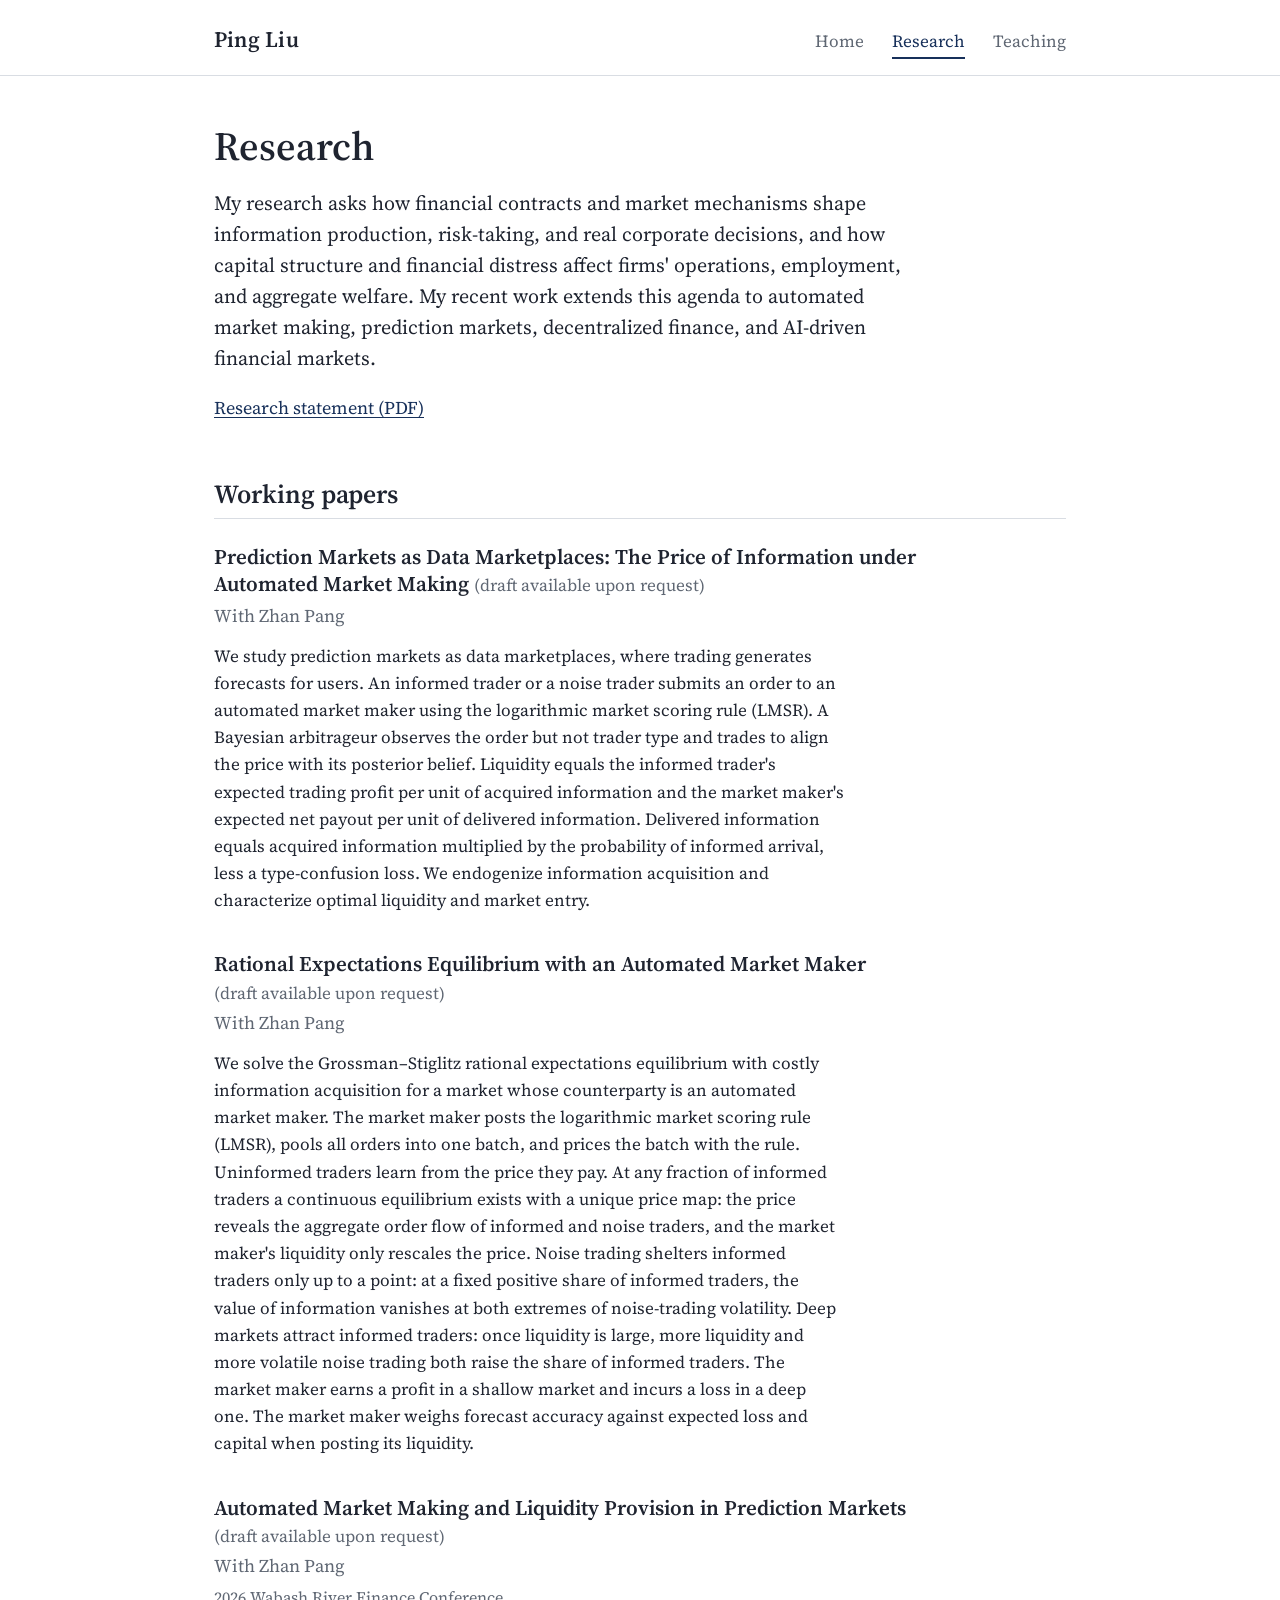
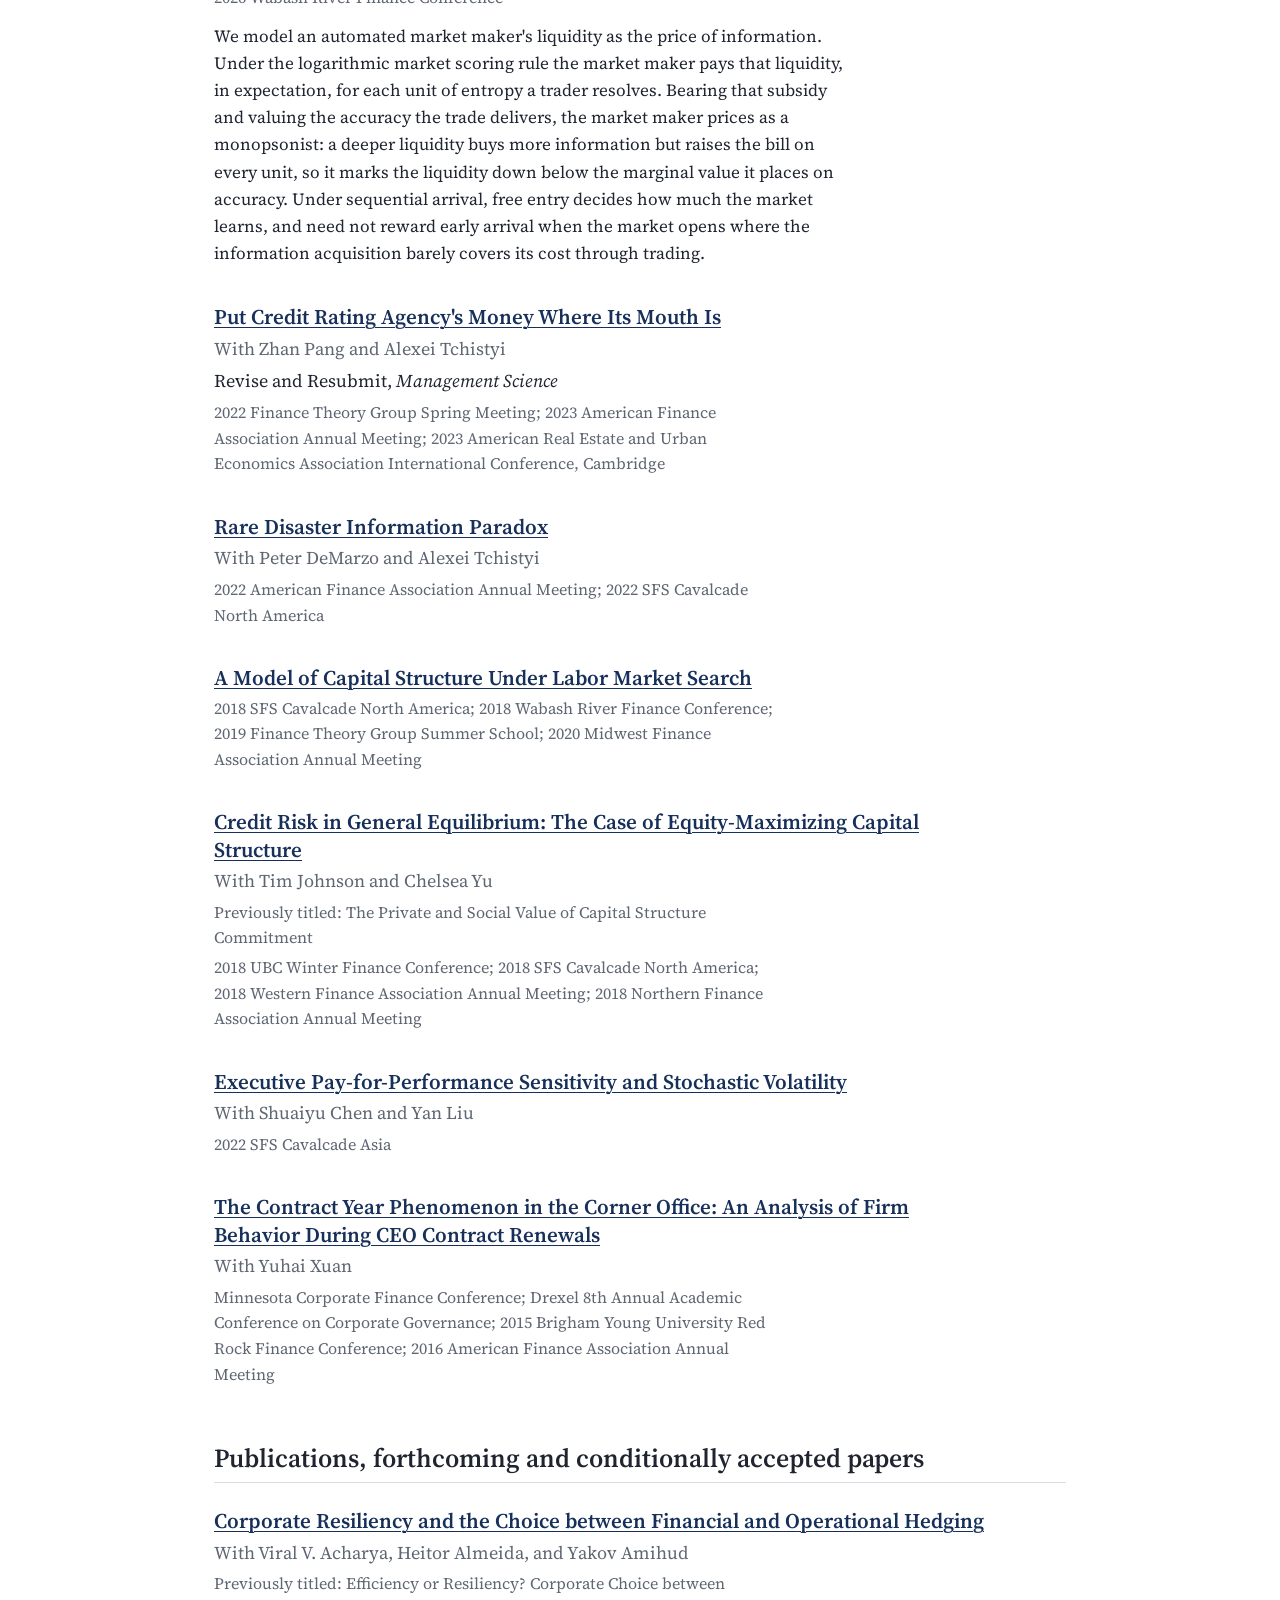
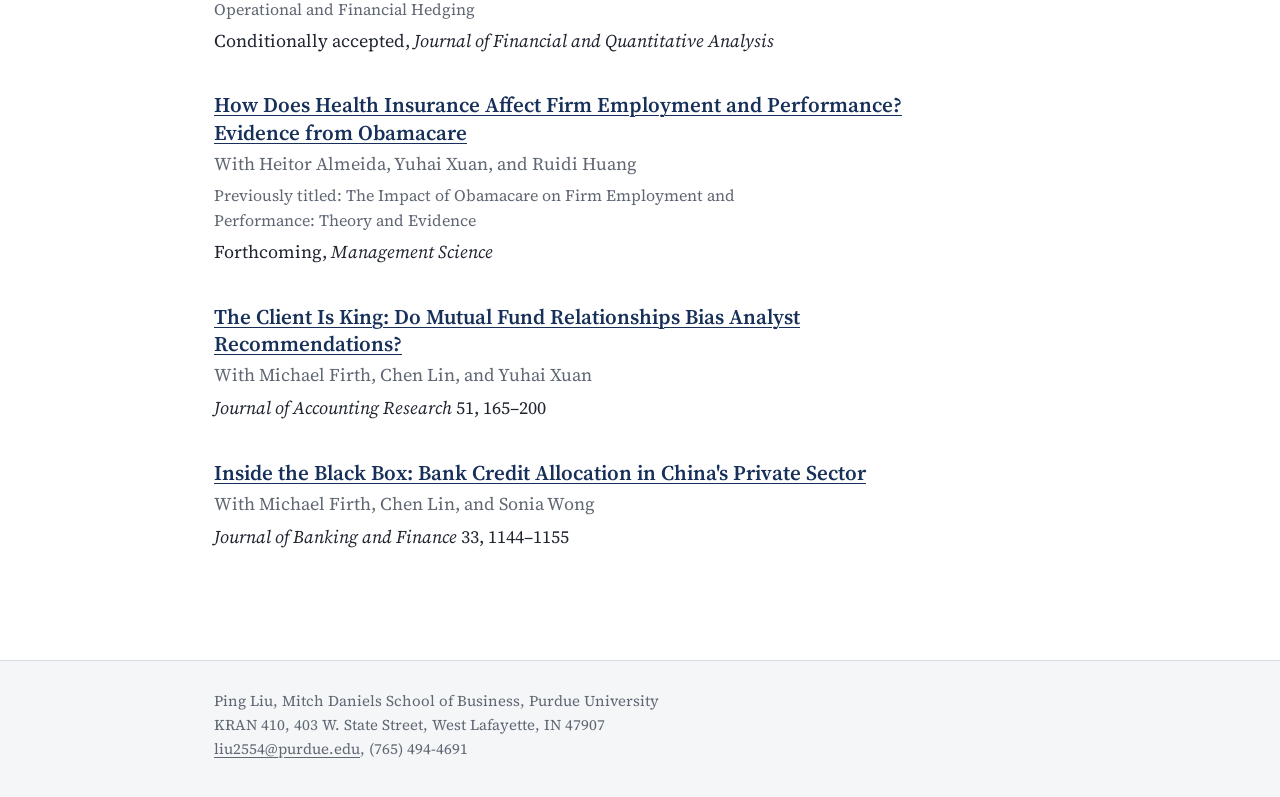
==== research.html @ 36efd1dd "Update the data-marketplaces paper abstract and summary to the October draft and refresh the CV The " ====
<!doctype html>
<html lang="en">
<head>
  <meta charset="utf-8">
  <meta name="viewport" content="width=device-width, initial-scale=1">
  <title>Research | Ping Liu</title>
  <meta name="description" content="Research of Ping Liu: corporate finance, contracting and information, market design, automated market making, and prediction markets.">
  <link rel="preconnect" href="https://fonts.googleapis.com">
  <link rel="preconnect" href="https://fonts.gstatic.com" crossorigin>
  <link href="https://fonts.googleapis.com/css2?family=Source+Serif+4:ital,opsz,wght@0,8..60,400;0,8..60,600;1,8..60,400&display=swap" rel="stylesheet">
  <link rel="stylesheet" href="assets/css/style.css">
</head>
<body>
<header class="topbar">
  <div class="wrap nav">
    <a class="brand" href="index.html">Ping Liu</a>
    <nav aria-label="Site">
      <ul class="links">
        <li><a href="index.html">Home</a></li>
        <li><a href="research.html" aria-current="page">Research</a></li>
        <li><a href="teaching.html">Teaching</a></li>
      </ul>
    </nav>
  </div>
</header>
<main class="page">
  <div class="wrap">
    <h1>Research</h1>
    <p class="lead">My research asks how financial contracts and market mechanisms shape information production, risk-taking, and real corporate decisions, and how capital structure and financial distress affect firms' operations, employment, and aggregate welfare. My recent work extends this agenda to automated market making, prediction markets, decentralized finance, and AI-driven financial markets.</p>
    <p class="doc-link"><a href="assets/docs/Ping_Liu_Research_Statement.pdf">Research statement (PDF)</a></p>

    <h2>Working papers</h2>
    <ol class="papers">
      <li class="paper" id="pm-data-marketplace">
        <p class="title">Prediction Markets as Data Marketplaces: The Price of Information under Automated Market Making <span class="request">(draft available upon request)</span></p>
        <p class="authors">With Zhan Pang</p>
        <p class="abstract">We study prediction markets as data marketplaces, where trading generates forecasts for users. An informed trader or a noise trader submits an order to an automated market maker using the logarithmic market scoring rule (LMSR). A Bayesian arbitrageur observes the order but not trader type and trades to align the price with its posterior belief. Liquidity equals the informed trader's expected trading profit per unit of acquired information and the market maker's expected net payout per unit of delivered information. Delivered information equals acquired information multiplied by the probability of informed arrival, less a type-confusion loss. We endogenize information acquisition and characterize optimal liquidity and market entry.</p>
      </li>
      <li class="paper" id="ree-amm">
        <p class="title">Rational Expectations Equilibrium with an Automated Market Maker <span class="request">(draft available upon request)</span></p>
        <p class="authors">With Zhan Pang</p>
        <p class="abstract">We solve the Grossman–Stiglitz rational expectations equilibrium with costly information acquisition for a market whose counterparty is an automated market maker. The market maker posts the logarithmic market scoring rule (LMSR), pools all orders into one batch, and prices the batch with the rule. Uninformed traders learn from the price they pay. At any fraction of informed traders a continuous equilibrium exists with a unique price map: the price reveals the aggregate order flow of informed and noise traders, and the market maker's liquidity only rescales the price. Noise trading shelters informed traders only up to a point: at a fixed positive share of informed traders, the value of information vanishes at both extremes of noise-trading volatility. Deep markets attract informed traders: once liquidity is large, more liquidity and more volatile noise trading both raise the share of informed traders. The market maker earns a profit in a shallow market and incurs a loss in a deep one. The market maker weighs forecast accuracy against expected loss and capital when posting its liquidity.</p>
      </li>
      <li class="paper" id="amm-liquidity">
        <p class="title">Automated Market Making and Liquidity Provision in Prediction Markets <span class="request">(draft available upon request)</span></p>
        <p class="authors">With Zhan Pang</p>
        <p class="venues">2026 Wabash River Finance Conference</p>
        <p class="abstract">We model an automated market maker's liquidity as the price of information. Under the logarithmic market scoring rule the market maker pays that liquidity, in expectation, for each unit of entropy a trader resolves. Bearing that subsidy and valuing the accuracy the trade delivers, the market maker prices as a monopsonist: a deeper liquidity buys more information but raises the bill on every unit, so it marks the liquidity down below the marginal value it places on accuracy. Under sequential arrival, free entry decides how much the market learns, and need not reward early arrival when the market opens where the information acquisition barely covers its cost through trading.</p>
      </li>
      <li class="paper" id="cra-contract">
        <p class="title"><a href="https://papers.ssrn.com/sol3/papers.cfm?abstract_id=3992776">Put Credit Rating Agency's Money Where Its Mouth Is</a></p>
        <p class="authors">With Zhan Pang and Alexei Tchistyi</p>
        <p class="status">Revise and Resubmit, <em>Management Science</em></p>
        <p class="venues">2022 Finance Theory Group Spring Meeting; 2023 American Finance Association Annual Meeting; 2023 American Real Estate and Urban Economics Association International Conference, Cambridge</p>
      </li>
      <li class="paper">
        <p class="title"><a href="https://www.dropbox.com/scl/fi/580j0vzxnr3sd9zlzsgu1/RareDisasterInformationParadox_02192026.pdf?rlkey=lzjsfpklxfs7gdu4gwtryabs6&amp;dl=0">Rare Disaster Information Paradox</a></p>
        <p class="authors">With Peter DeMarzo and Alexei Tchistyi</p>
        <p class="venues">2022 American Finance Association Annual Meeting; 2022 SFS Cavalcade North America</p>
      </li>
      <li class="paper">
        <p class="title"><a href="https://papers.ssrn.com/sol3/papers.cfm?abstract_id=3038469">A Model of Capital Structure Under Labor Market Search</a></p>
        <p class="venues">2018 SFS Cavalcade North America; 2018 Wabash River Finance Conference; 2019 Finance Theory Group Summer School; 2020 Midwest Finance Association Annual Meeting</p>
      </li>
      <li class="paper">
        <p class="title"><a href="https://papers.ssrn.com/sol3/papers.cfm?abstract_id=3300371">Credit Risk in General Equilibrium: The Case of Equity-Maximizing Capital Structure</a></p>
        <p class="authors">With Tim Johnson and Chelsea Yu</p>
        <p class="prior">Previously titled: The Private and Social Value of Capital Structure Commitment</p>
        <p class="venues">2018 UBC Winter Finance Conference; 2018 SFS Cavalcade North America; 2018 Western Finance Association Annual Meeting; 2018 Northern Finance Association Annual Meeting</p>
      </li>
      <li class="paper">
        <p class="title"><a href="https://papers.ssrn.com/sol3/papers.cfm?abstract_id=4175838">Executive Pay-for-Performance Sensitivity and Stochastic Volatility</a></p>
        <p class="authors">With Shuaiyu Chen and Yan Liu</p>
        <p class="venues">2022 SFS Cavalcade Asia</p>
      </li>
      <li class="paper">
        <p class="title"><a href="https://papers.ssrn.com/sol3/papers.cfm?abstract_id=2435292">The Contract Year Phenomenon in the Corner Office: An Analysis of Firm Behavior During CEO Contract Renewals</a></p>
        <p class="authors">With Yuhai Xuan</p>
        <p class="venues">Minnesota Corporate Finance Conference; Drexel 8th Annual Academic Conference on Corporate Governance; 2015 Brigham Young University Red Rock Finance Conference; 2016 American Finance Association Annual Meeting</p>
      </li>
    </ol>

    <h2>Publications, forthcoming and conditionally accepted papers</h2>
    <ol class="papers">
      <li class="paper">
        <p class="title"><a href="https://papers.ssrn.com/sol3/papers.cfm?abstract_id=3792886">Corporate Resiliency and the Choice between Financial and Operational Hedging</a></p>
        <p class="authors">With Viral V. Acharya, Heitor Almeida, and Yakov Amihud</p>
        <p class="prior">Previously titled: Efficiency or Resiliency? Corporate Choice between Operational and Financial Hedging</p>
        <p class="status">Conditionally accepted, <em>Journal of Financial and Quantitative Analysis</em></p>
      </li>
      <li class="paper">
        <p class="title"><a href="https://papers.ssrn.com/sol3/papers.cfm?abstract_id=3073378">How Does Health Insurance Affect Firm Employment and Performance? Evidence from Obamacare</a></p>
        <p class="authors">With Heitor Almeida, Yuhai Xuan, and Ruidi Huang</p>
        <p class="prior">Previously titled: The Impact of Obamacare on Firm Employment and Performance: Theory and Evidence</p>
        <p class="status">Forthcoming, <em>Management Science</em></p>
      </li>
      <li class="paper">
        <p class="title"><a href="https://papers.ssrn.com/sol3/papers.cfm?abstract_id=1363773">The Client Is King: Do Mutual Fund Relationships Bias Analyst Recommendations?</a></p>
        <p class="authors">With Michael Firth, Chen Lin, and Yuhai Xuan</p>
        <p class="status"><em>Journal of Accounting Research</em> 51, 165–200</p>
      </li>
      <li class="paper">
        <p class="title"><a href="https://papers.ssrn.com/sol3/papers.cfm?abstract_id=1544872">Inside the Black Box: Bank Credit Allocation in China's Private Sector</a></p>
        <p class="authors">With Michael Firth, Chen Lin, and Sonia Wong</p>
        <p class="status"><em>Journal of Banking and Finance</em> 33, 1144–1155</p>
      </li>
    </ol>
  </div>
</main>
<footer class="footer">
  <div class="wrap">
    <p>Ping Liu, Mitch Daniels School of Business, Purdue University</p>
    <p>KRAN 410, 403 W. State Street, West Lafayette, IN 47907</p>
    <p><a href="mailto:liu2554@purdue.edu">liu2554@purdue.edu</a>, (765) 494-4691</p>
  </div>
</footer>
</body>
</html>
---- assets/css/style.css ----
/* Ping Liu, academic website. Plain CSS, no build step. */
:root {
  --ink: #1f2430;
  --navy: #17305a;
  --slate: #5f6773;
  --rule: #d9dde3;
  --band: #f4f6f8;
  --paper: #ffffff;
  --measure: 70ch;
}

* { box-sizing: border-box; }
html { -webkit-text-size-adjust: 100%; }
body {
  margin: 0;
  background: var(--paper);
  color: var(--ink);
  font-family: "Source Serif 4", "Palatino Linotype", Palatino, "Book Antiqua", Georgia, serif;
  font-size: 18px;
  line-height: 1.6;
  display: flex;
  flex-direction: column;
  min-height: 100vh;
}
main { flex: 1 0 auto; }
img { display: block; max-width: 100%; height: auto; }
a { color: var(--navy); text-decoration: underline; text-decoration-thickness: 1px; text-underline-offset: 3px; }
a:hover { text-decoration-thickness: 2px; }
a:focus-visible { outline: 2px solid var(--navy); outline-offset: 3px; }
p { margin: 0 0 1em; max-width: var(--measure); }

.wrap { max-width: 900px; margin: 0 auto; padding-inline: 24px; }

/* Navigation */
.topbar { border-bottom: 1px solid var(--rule); }
.nav { display: flex; align-items: baseline; justify-content: space-between; gap: 24px; flex-wrap: wrap; padding-block: 22px 18px; }
.brand { font-size: 22px; font-weight: 600; color: var(--ink); text-decoration: none; letter-spacing: .01em; }
.brand:hover { text-decoration: none; color: var(--navy); }
.links { display: flex; gap: 28px; margin: 0; padding: 0; list-style: none; }
.links a { font-size: 17px; color: var(--slate); text-decoration: none; padding-bottom: 4px; border-bottom: 2px solid transparent; }
.links a:hover { color: var(--navy); }
.links a[aria-current="page"] { color: var(--navy); border-bottom-color: var(--navy); }

/* Home */
.hero { padding-block: 64px 80px; }
.hero-grid { display: grid; grid-template-columns: 300px minmax(0, 1fr); gap: 56px; align-items: start; }
.portrait img { width: 100%; border-radius: 4px; }
.hero h1 { font-size: clamp(40px, 6vw, 64px); font-weight: 600; line-height: 1.05; margin: 8px 0 18px; letter-spacing: -.01em; }
.position { font-size: 22px; margin: 0 0 4px; }
.affiliation { font-size: 19px; color: var(--slate); margin: 0 0 32px; }
.keywords { margin: 0 0 36px; }
.keywords dt { font-size: 15px; color: var(--slate); margin-bottom: 4px; }
.keywords dd { margin: 0; font-size: 19px; line-height: 1.5; max-width: 34ch; }
.button {
  display: inline-block; background: var(--navy); color: #fff; text-decoration: none;
  padding: 11px 20px; border-radius: 3px; font-size: 17px;
}
.button:hover { background: #10223f; text-decoration: none; }

/* Home: research highlights */
.highlights { border-top: 1px solid var(--rule); padding-block: 48px 72px; }
.highlights h2 { margin-top: 0; }
.highlights .paper { margin-bottom: 30px; }
.paper .summary { margin: 8px 0 0; font-size: 17px; line-height: 1.6; max-width: var(--measure); }
.more { margin: 8px 0 0; font-size: 17px; }

/* Content pages */
.page { padding-block: 48px 72px; }
.page h1 { font-size: 40px; font-weight: 600; line-height: 1.1; margin: 0 0 20px; }
.lead { font-size: 20px; line-height: 1.55; }
.doc-link { margin: 18px 0 0; }
h2 { font-size: 26px; font-weight: 600; line-height: 1.2; margin: 56px 0 24px; padding-bottom: 8px; border-bottom: 1px solid var(--rule); }
h3 { font-size: 20px; font-weight: 600; margin: 32px 0 10px; }

.papers { list-style: none; margin: 0; padding: 0; }
.paper { margin-bottom: 36px; }
.paper .title { font-size: 21px; font-weight: 600; line-height: 1.3; margin: 0 0 4px; max-width: var(--measure); }
.paper .title a { text-decoration-thickness: 1px; }
.paper .request { font-weight: 400; color: var(--slate); font-size: 17px; white-space: nowrap; }
.paper .authors { color: var(--slate); margin: 0 0 4px; }
.paper .status { margin: 0 0 4px; }
.paper .prior { color: var(--slate); font-size: 16px; margin: 0 0 4px; }
.paper .venues { color: var(--slate); font-size: 16px; margin: 0; }
.paper .abstract { margin: 12px 0 0; font-size: 17px; line-height: 1.6; }

.courses { list-style: none; margin: 0; padding: 0; }
.courses li { margin-bottom: 14px; max-width: var(--measure); }
.courses .course { display: block; }
.courses .about { display: block; color: var(--slate); font-size: 16px; }

.classroom { margin: 64px 0 0; }
.classroom img { border-radius: 4px; }

/* Footer */
.footer { background: var(--band); border-top: 1px solid var(--rule); padding-block: 28px 36px; color: var(--slate); font-size: 15px; line-height: 1.6; }
.footer p { margin: 0; max-width: none; }
.footer a { color: var(--slate); }

@media (max-width: 720px) {
  body { font-size: 17px; }
  .hero { padding-block: 40px 56px; }
  .hero-grid { grid-template-columns: 1fr; gap: 32px; }
  .portrait { max-width: 240px; }
  .page h1 { font-size: 34px; }
  .links { gap: 20px; }
}
@media (prefers-reduced-motion: reduce) { * { scroll-behavior: auto !important; } }
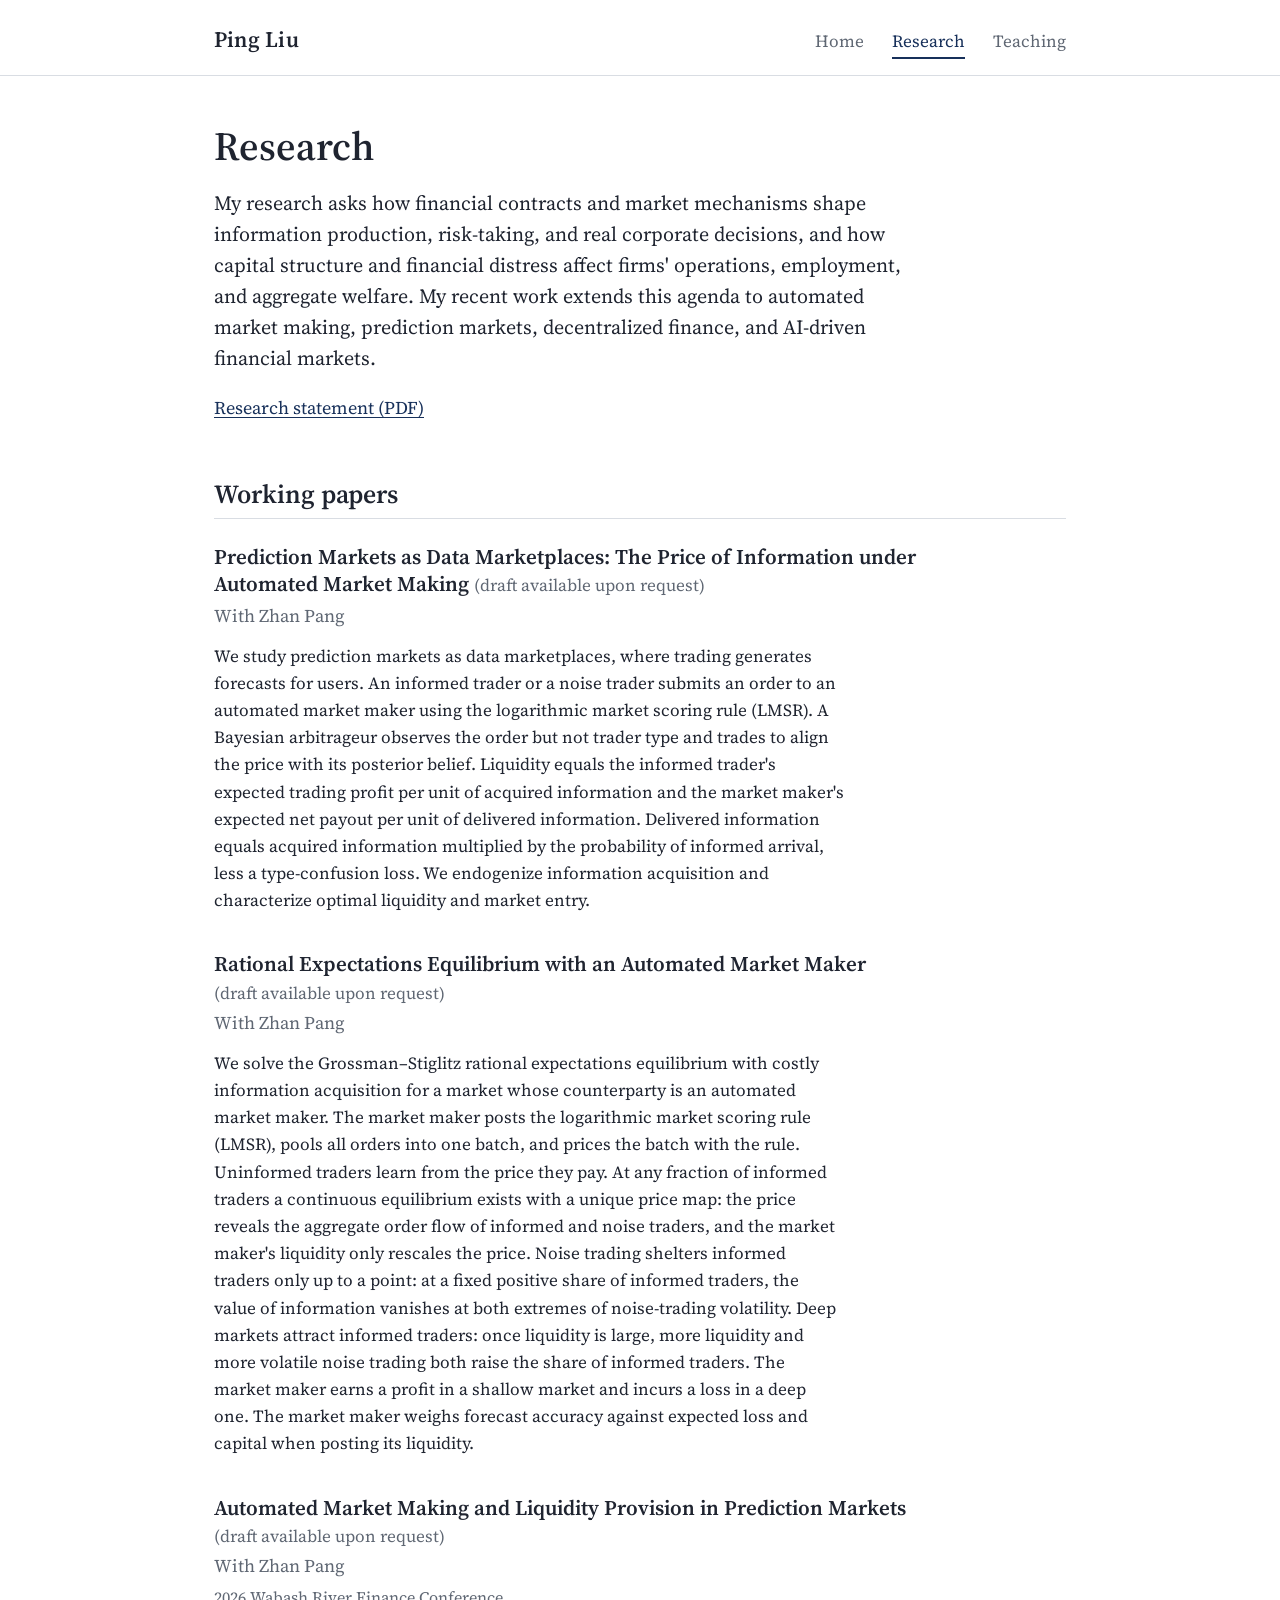
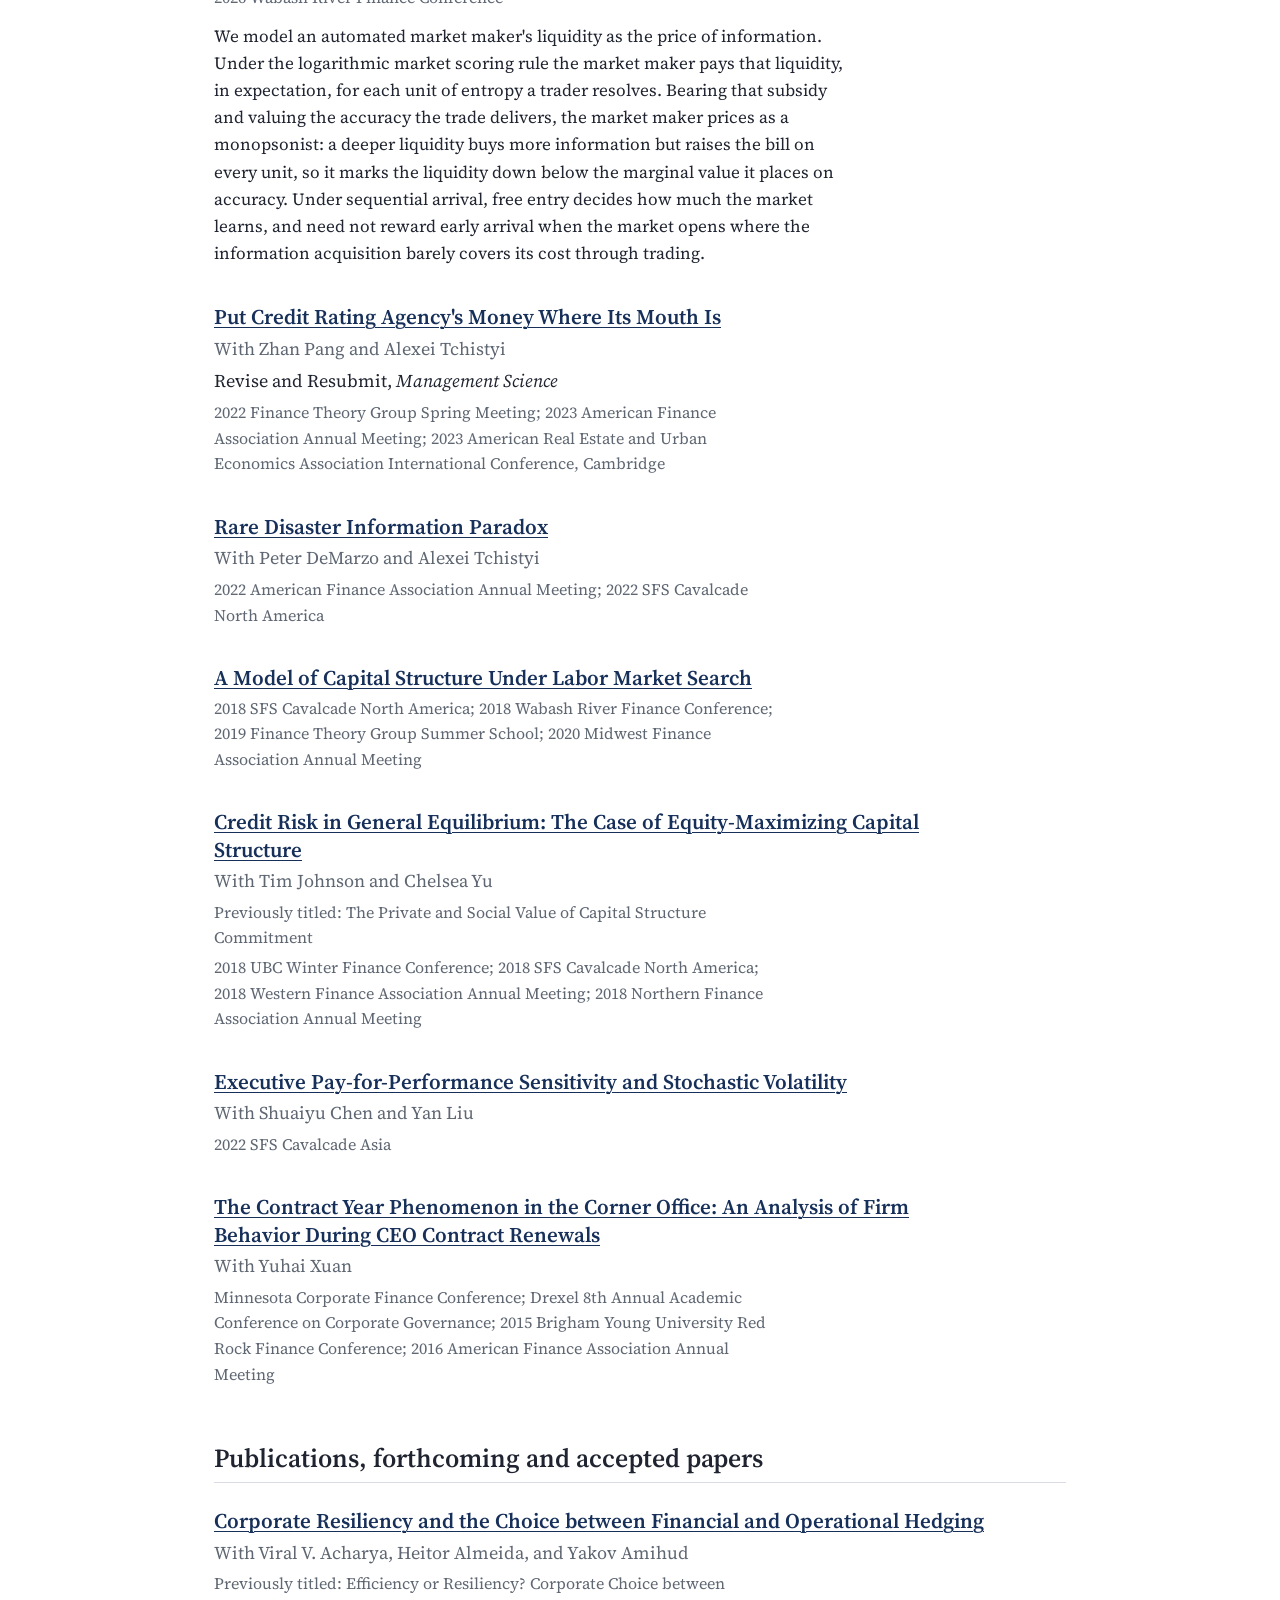
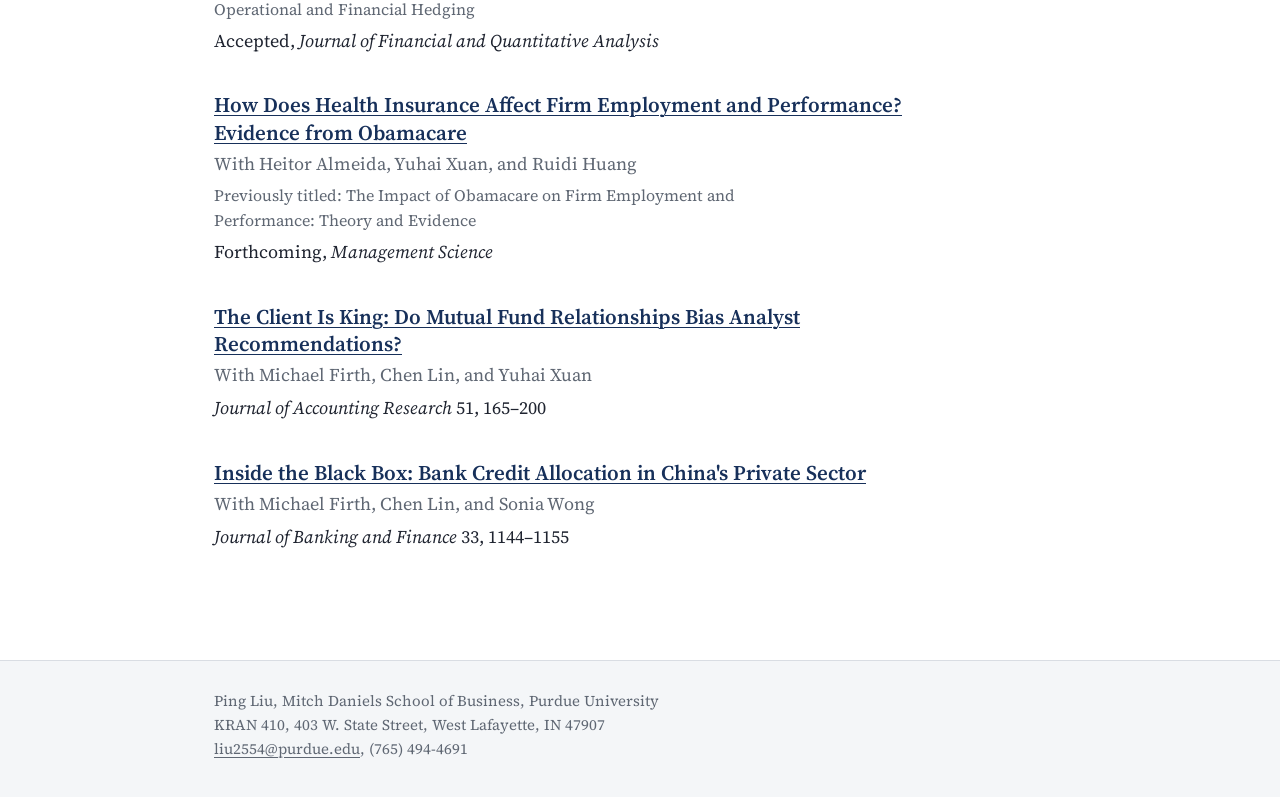
==== commit 65ae3f05: "Mark the operational hedging paper as accepted at JFQA and refresh the CV PDF Co-Authored-By: Claude" ====
--- a/research.html
+++ b/research.html
@@ -80,13 +80,13 @@
       </li>
     </ol>
 
-    <h2>Publications, forthcoming and conditionally accepted papers</h2>
+    <h2>Publications, forthcoming and accepted papers</h2>
     <ol class="papers">
       <li class="paper">
         <p class="title"><a href="https://papers.ssrn.com/sol3/papers.cfm?abstract_id=3792886">Corporate Resiliency and the Choice between Financial and Operational Hedging</a></p>
         <p class="authors">With Viral V. Acharya, Heitor Almeida, and Yakov Amihud</p>
         <p class="prior">Previously titled: Efficiency or Resiliency? Corporate Choice between Operational and Financial Hedging</p>
-        <p class="status">Conditionally accepted, <em>Journal of Financial and Quantitative Analysis</em></p>
+        <p class="status">Accepted, <em>Journal of Financial and Quantitative Analysis</em></p>
       </li>
       <li class="paper">
         <p class="title"><a href="https://papers.ssrn.com/sol3/papers.cfm?abstract_id=3073378">How Does Health Insurance Affect Firm Employment and Performance? Evidence from Obamacare</a></p>
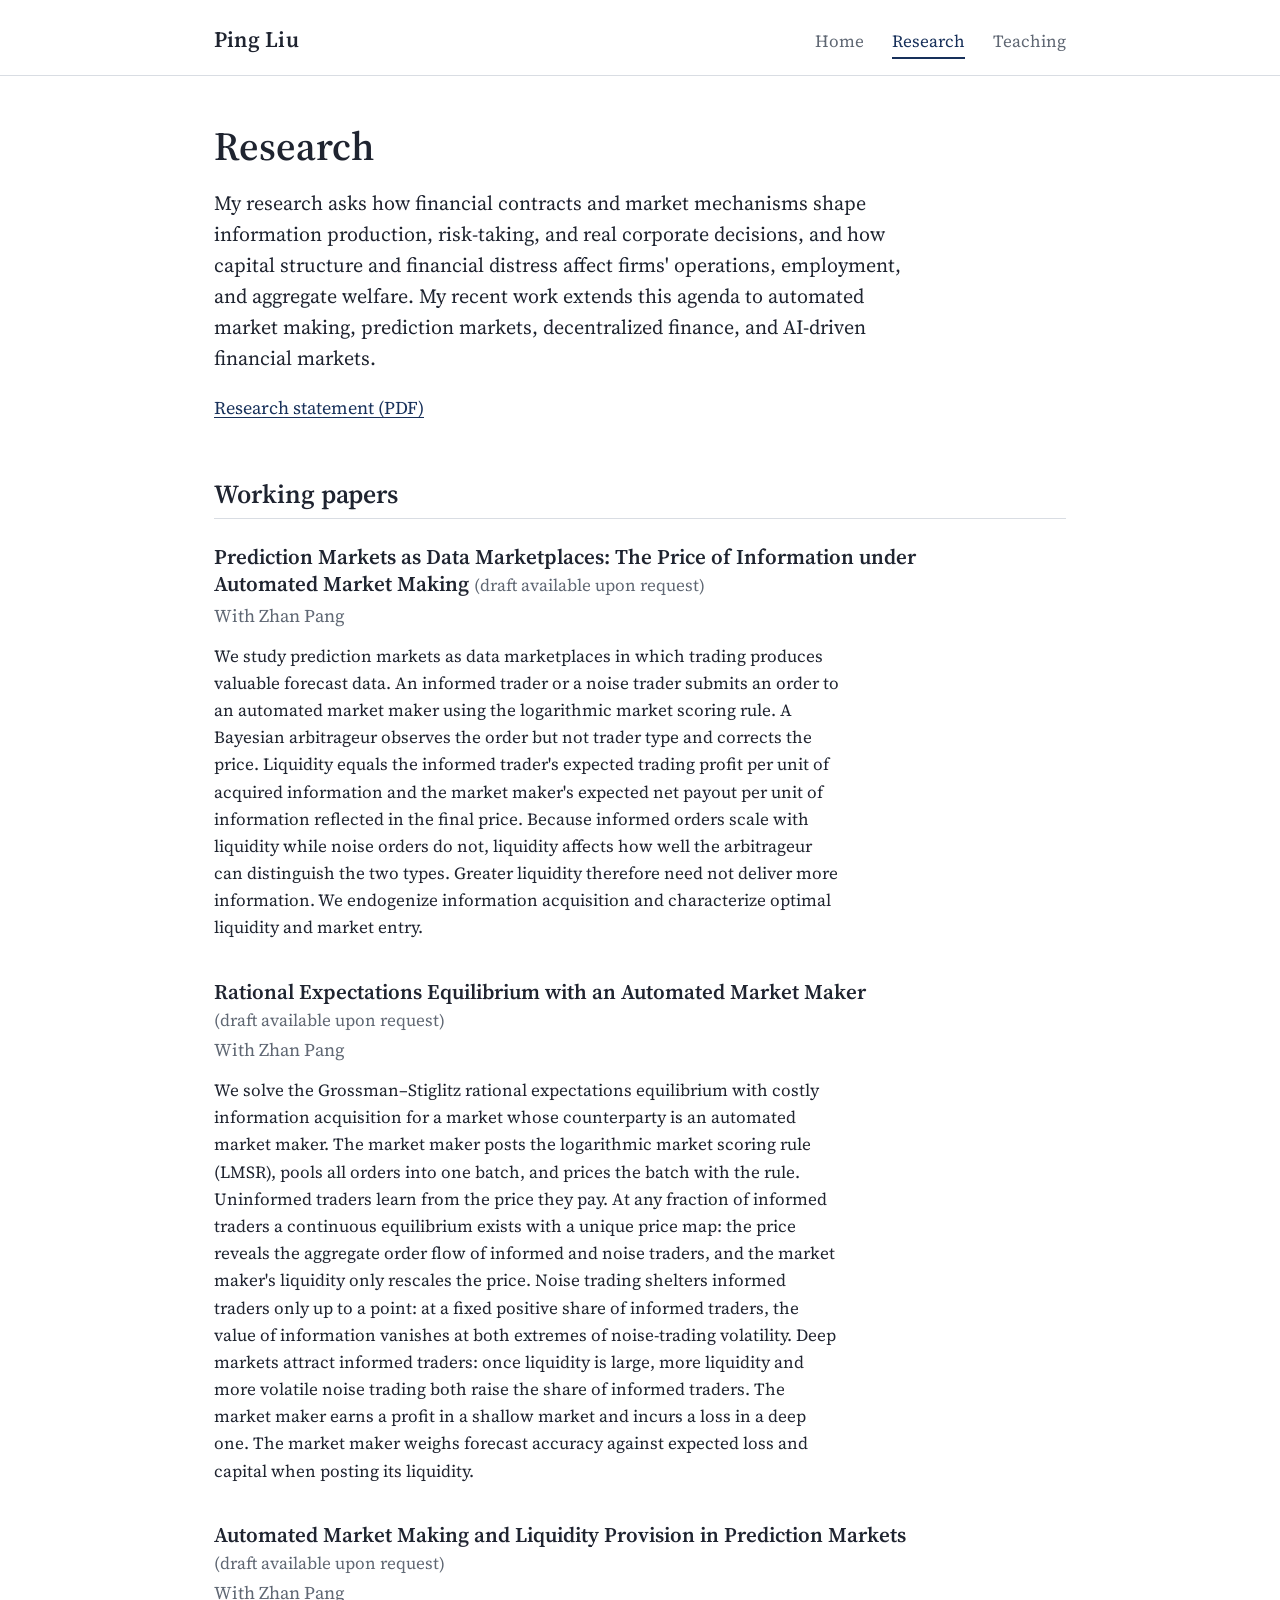
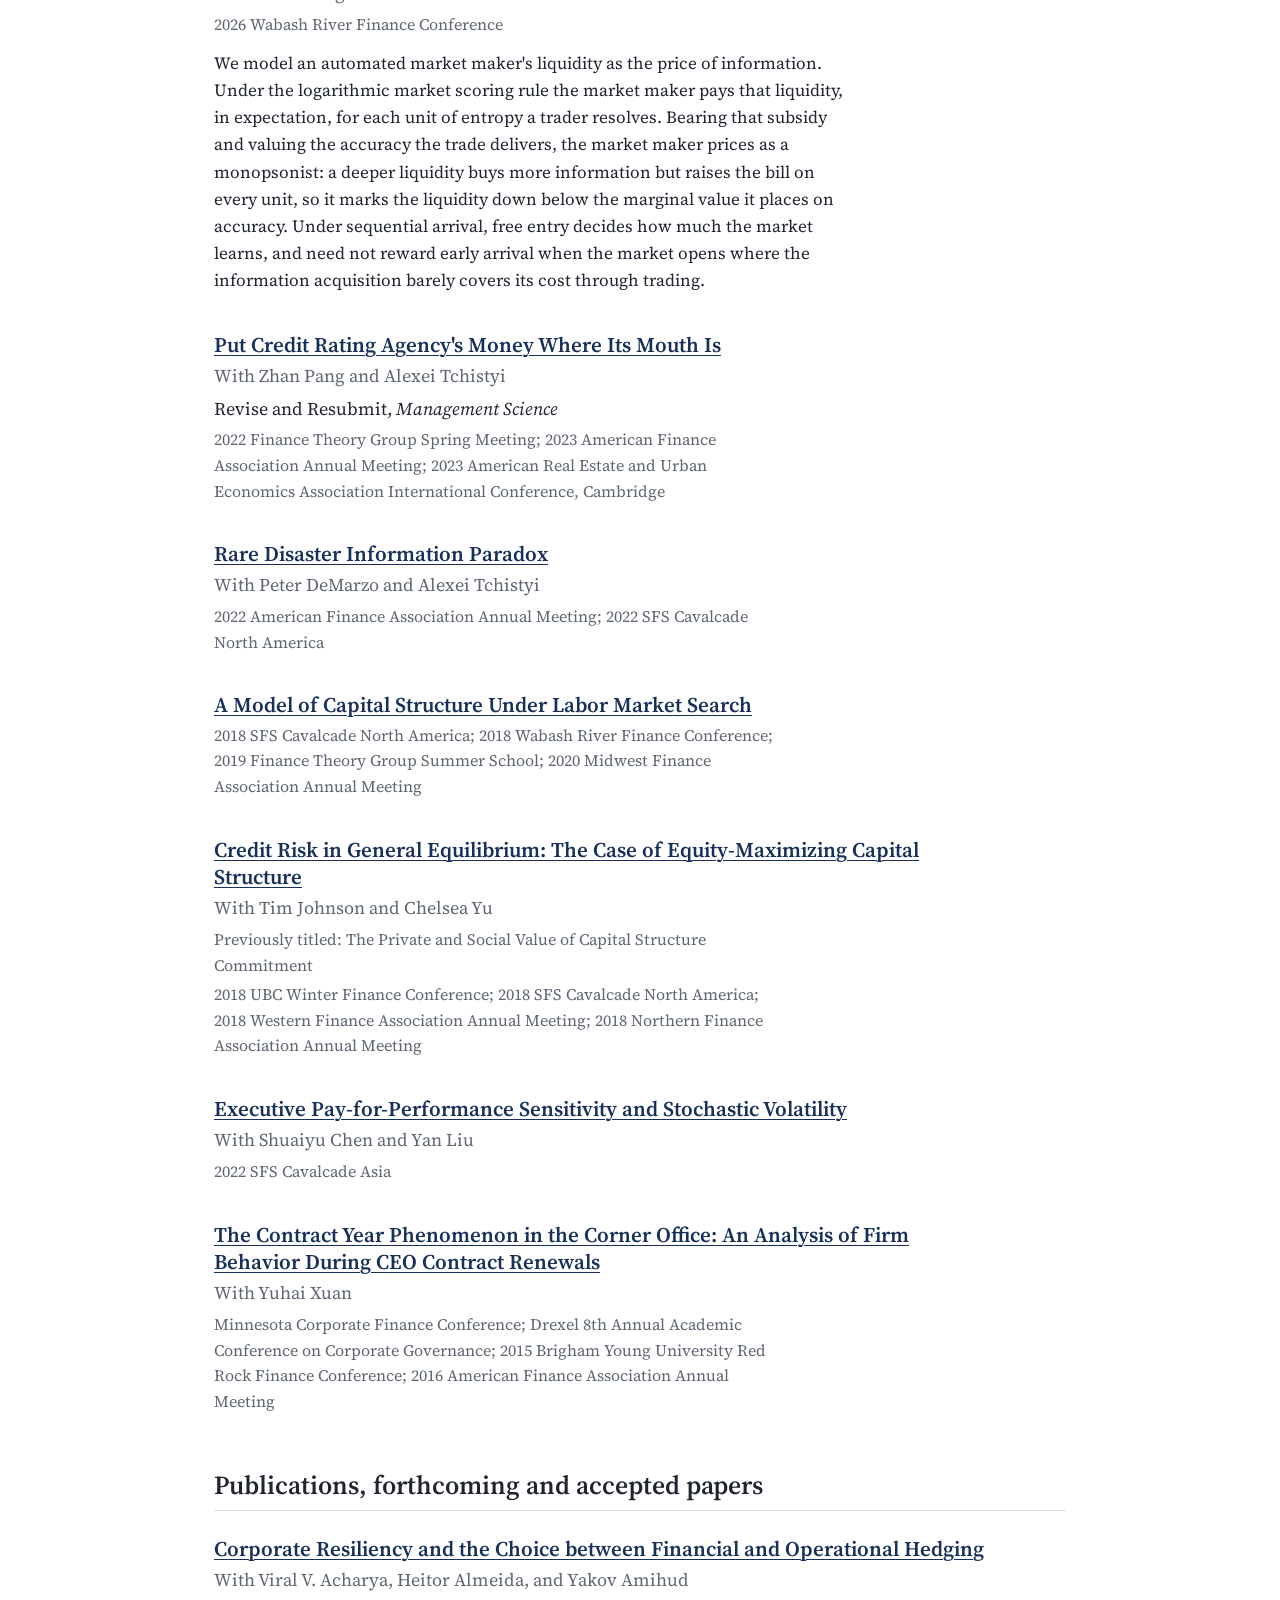
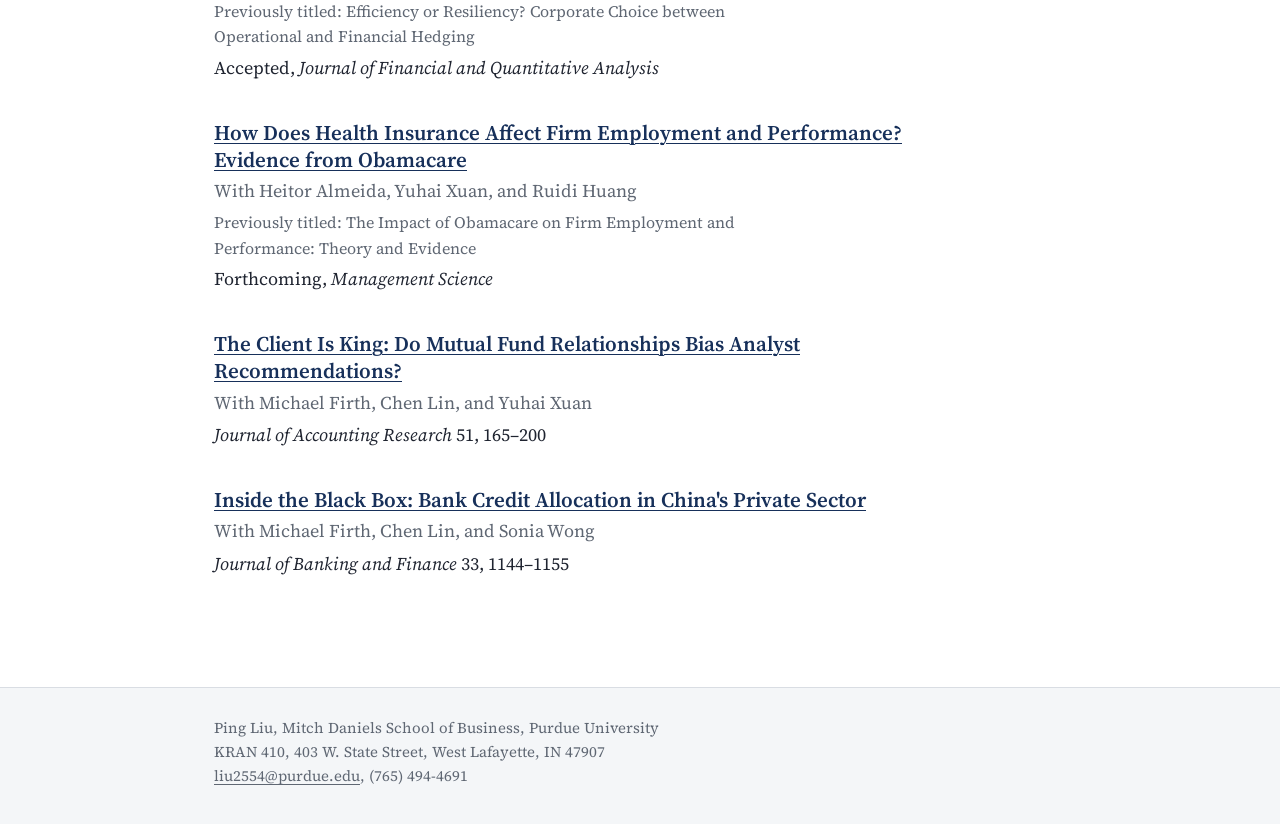
==== commit b35bf3cc: "Update the data-marketplaces paper abstract and home-page summary The research page carries the pape" ====
--- a/research.html
+++ b/research.html
@@ -34,7 +34,7 @@
       <li class="paper" id="pm-data-marketplace">
         <p class="title">Prediction Markets as Data Marketplaces: The Price of Information under Automated Market Making <span class="request">(draft available upon request)</span></p>
         <p class="authors">With Zhan Pang</p>
-        <p class="abstract">We study prediction markets as data marketplaces, where trading generates forecasts for users. An informed trader or a noise trader submits an order to an automated market maker using the logarithmic market scoring rule (LMSR). A Bayesian arbitrageur observes the order but not trader type and trades to align the price with its posterior belief. Liquidity equals the informed trader's expected trading profit per unit of acquired information and the market maker's expected net payout per unit of delivered information. Delivered information equals acquired information multiplied by the probability of informed arrival, less a type-confusion loss. We endogenize information acquisition and characterize optimal liquidity and market entry.</p>
+        <p class="abstract">We study prediction markets as data marketplaces in which trading produces valuable forecast data. An informed trader or a noise trader submits an order to an automated market maker using the logarithmic market scoring rule. A Bayesian arbitrageur observes the order but not trader type and corrects the price. Liquidity equals the informed trader's expected trading profit per unit of acquired information and the market maker's expected net payout per unit of information reflected in the final price. Because informed orders scale with liquidity while noise orders do not, liquidity affects how well the arbitrageur can distinguish the two types. Greater liquidity therefore need not deliver more information. We endogenize information acquisition and characterize optimal liquidity and market entry.</p>
       </li>
       <li class="paper" id="ree-amm">
         <p class="title">Rational Expectations Equilibrium with an Automated Market Maker <span class="request">(draft available upon request)</span></p>
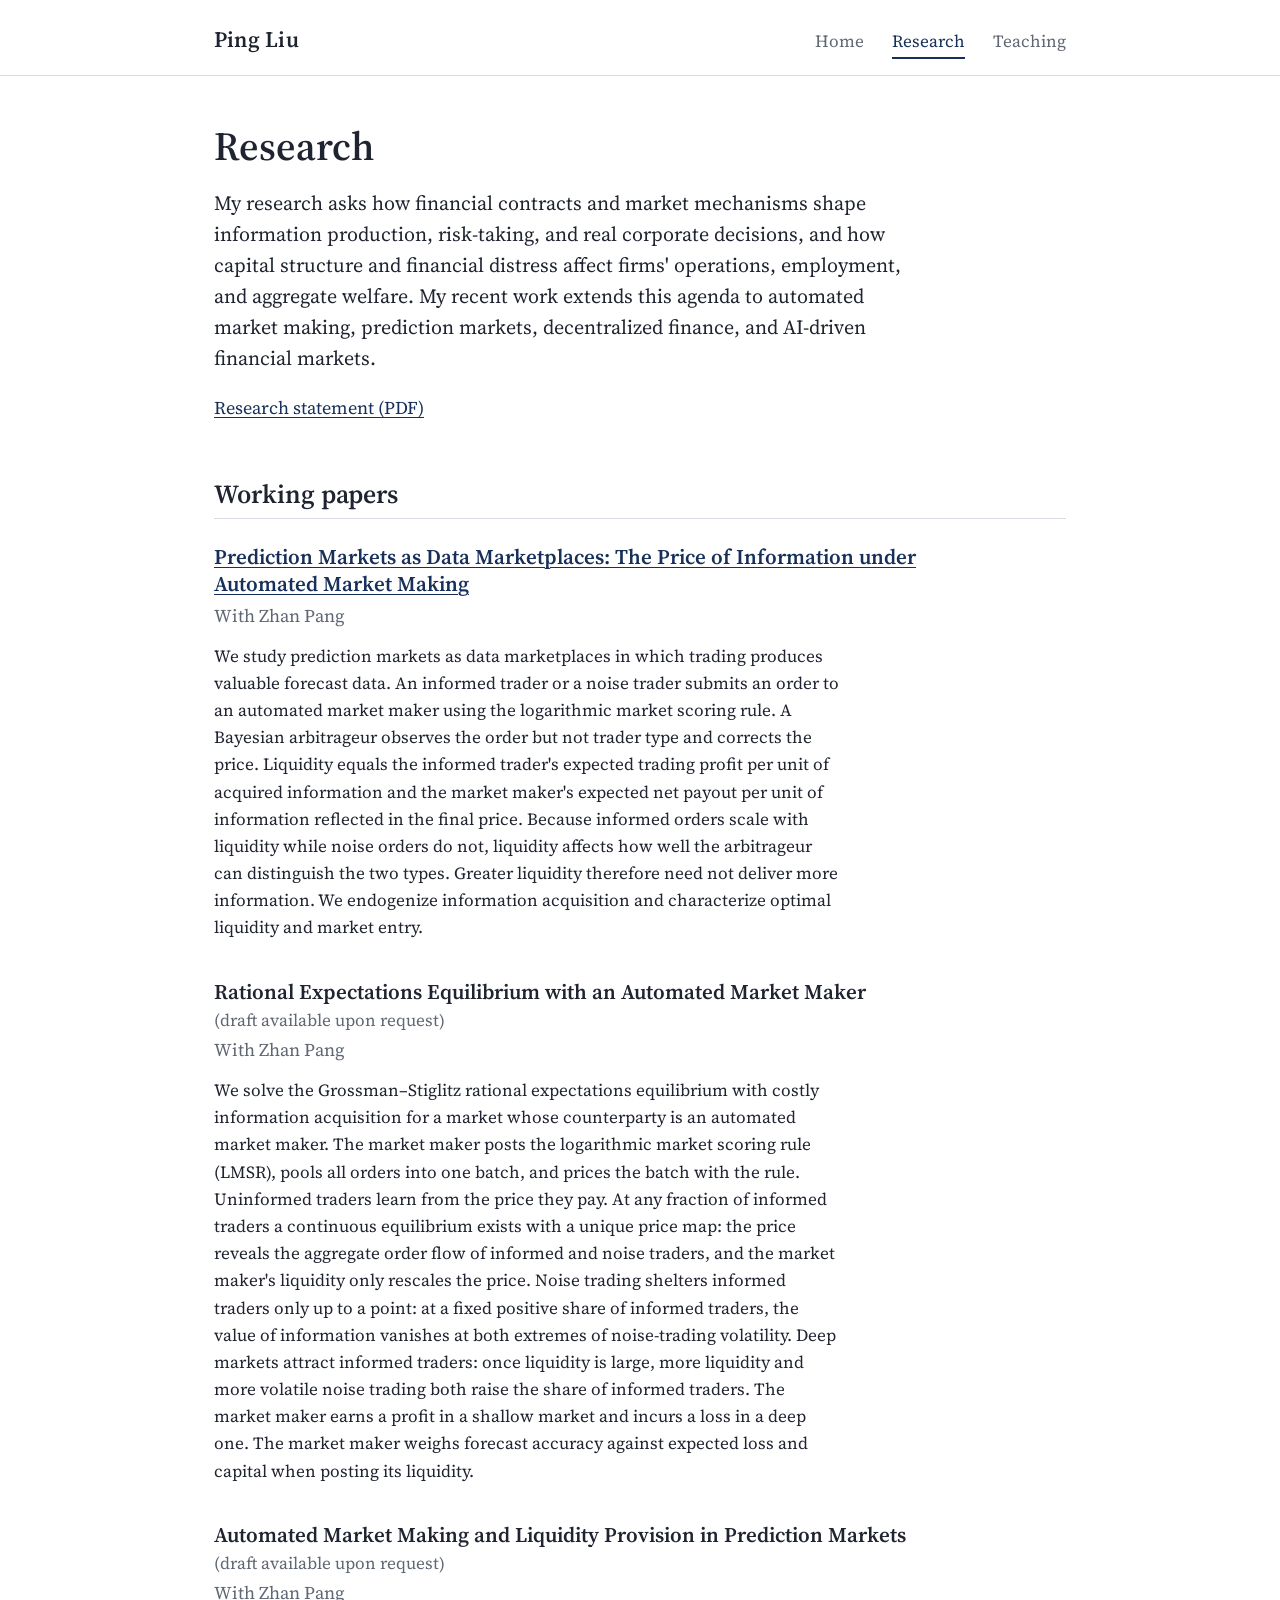
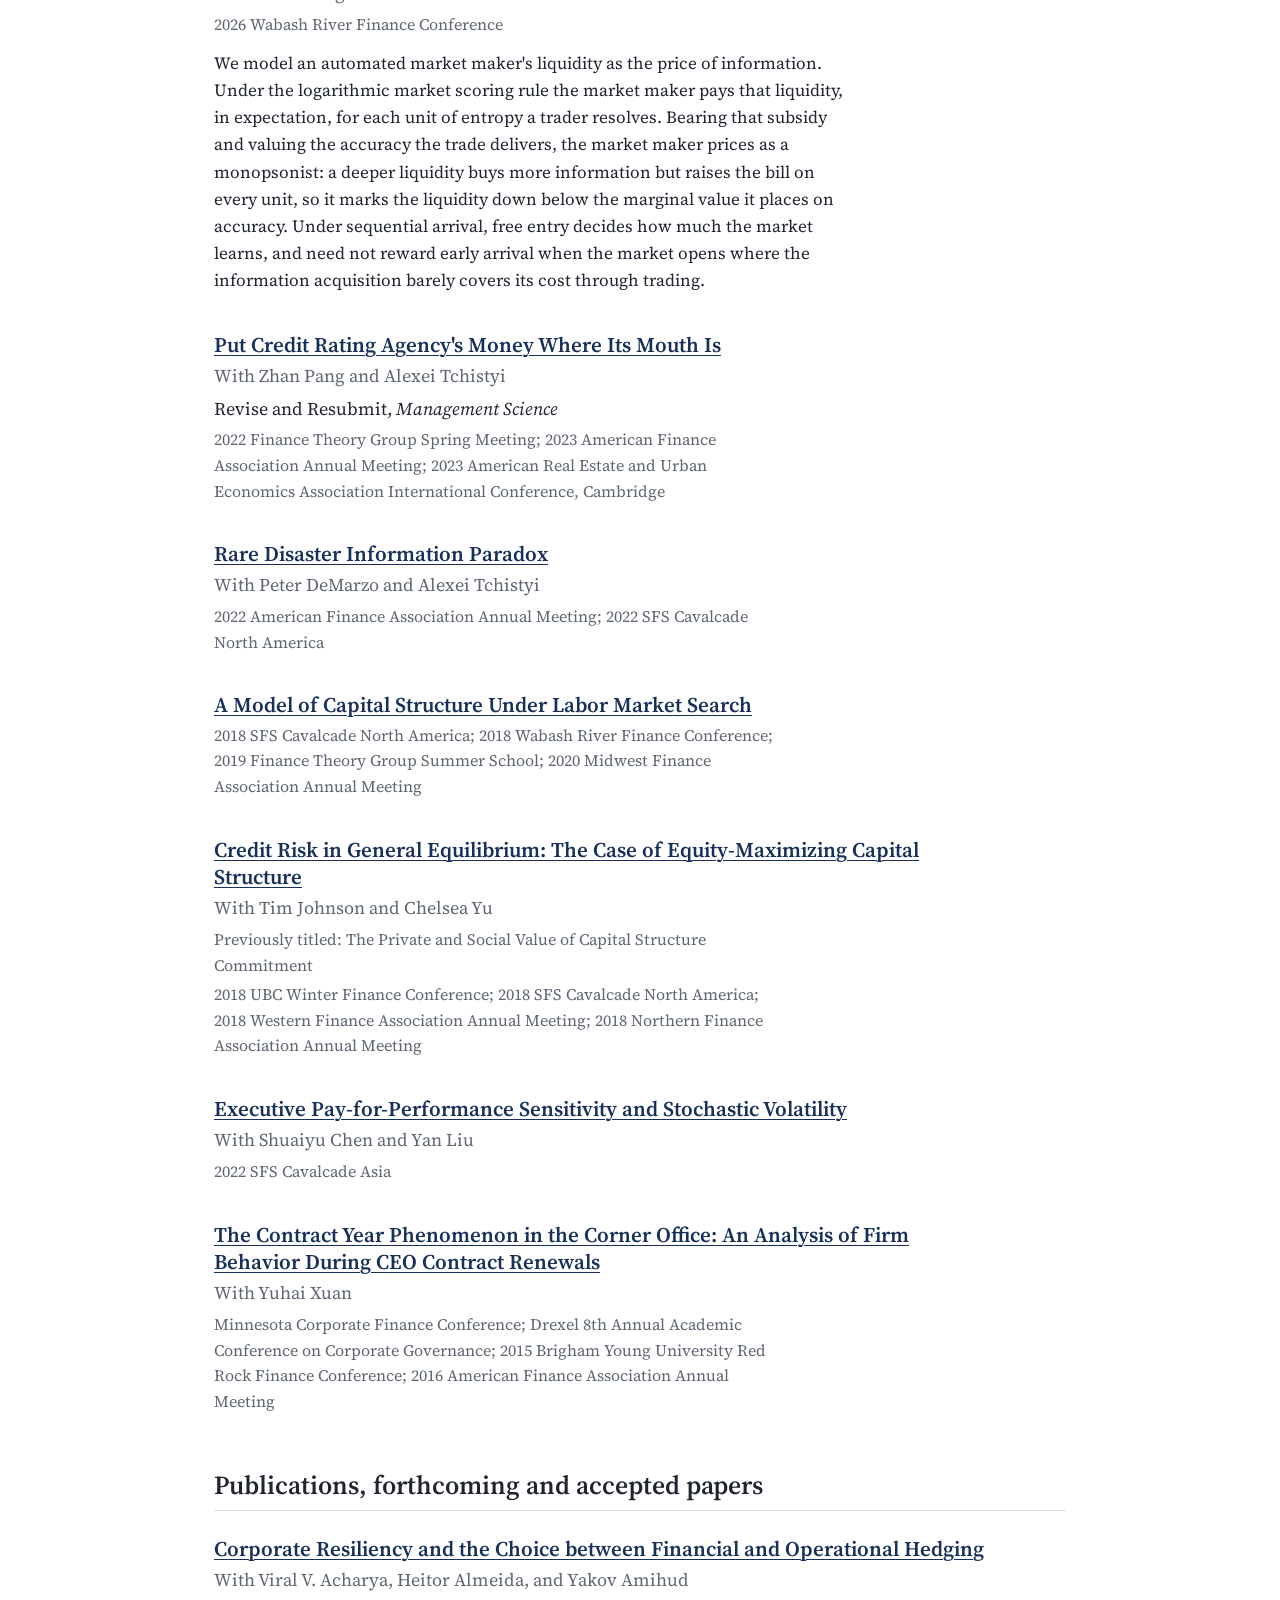
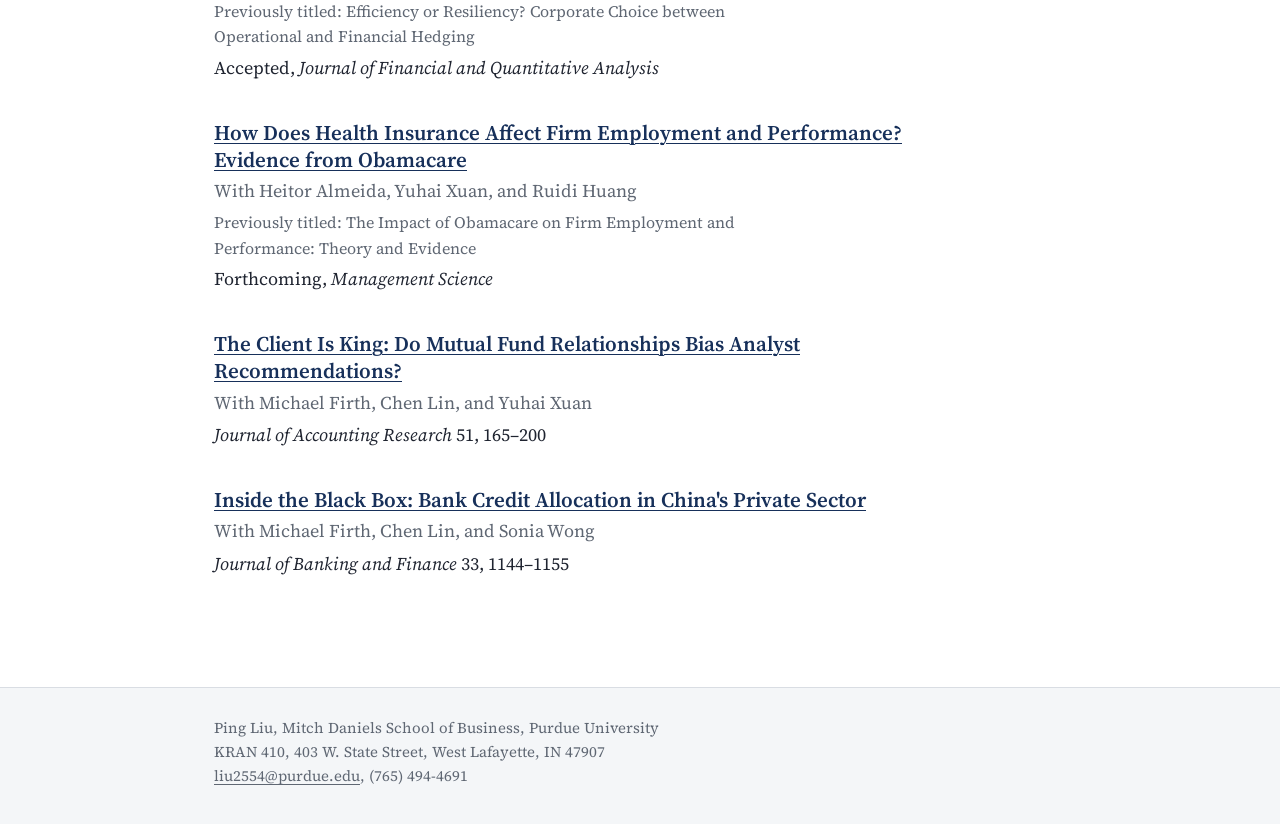
==== commit ae42e57b: "Make the data-marketplaces paper publicly downloadable Link the title on the research page to the au" ====
--- a/research.html
+++ b/research.html
@@ -32,7 +32,7 @@
     <h2>Working papers</h2>
     <ol class="papers">
       <li class="paper" id="pm-data-marketplace">
-        <p class="title">Prediction Markets as Data Marketplaces: The Price of Information under Automated Market Making <span class="request">(draft available upon request)</span></p>
+        <p class="title"><a href="assets/docs/Prediction_Markets_as_Data_Marketplaces.pdf">Prediction Markets as Data Marketplaces: The Price of Information under Automated Market Making</a></p>
         <p class="authors">With Zhan Pang</p>
         <p class="abstract">We study prediction markets as data marketplaces in which trading produces valuable forecast data. An informed trader or a noise trader submits an order to an automated market maker using the logarithmic market scoring rule. A Bayesian arbitrageur observes the order but not trader type and corrects the price. Liquidity equals the informed trader's expected trading profit per unit of acquired information and the market maker's expected net payout per unit of information reflected in the final price. Because informed orders scale with liquidity while noise orders do not, liquidity affects how well the arbitrageur can distinguish the two types. Greater liquidity therefore need not deliver more information. We endogenize information acquisition and characterize optimal liquidity and market entry.</p>
       </li>
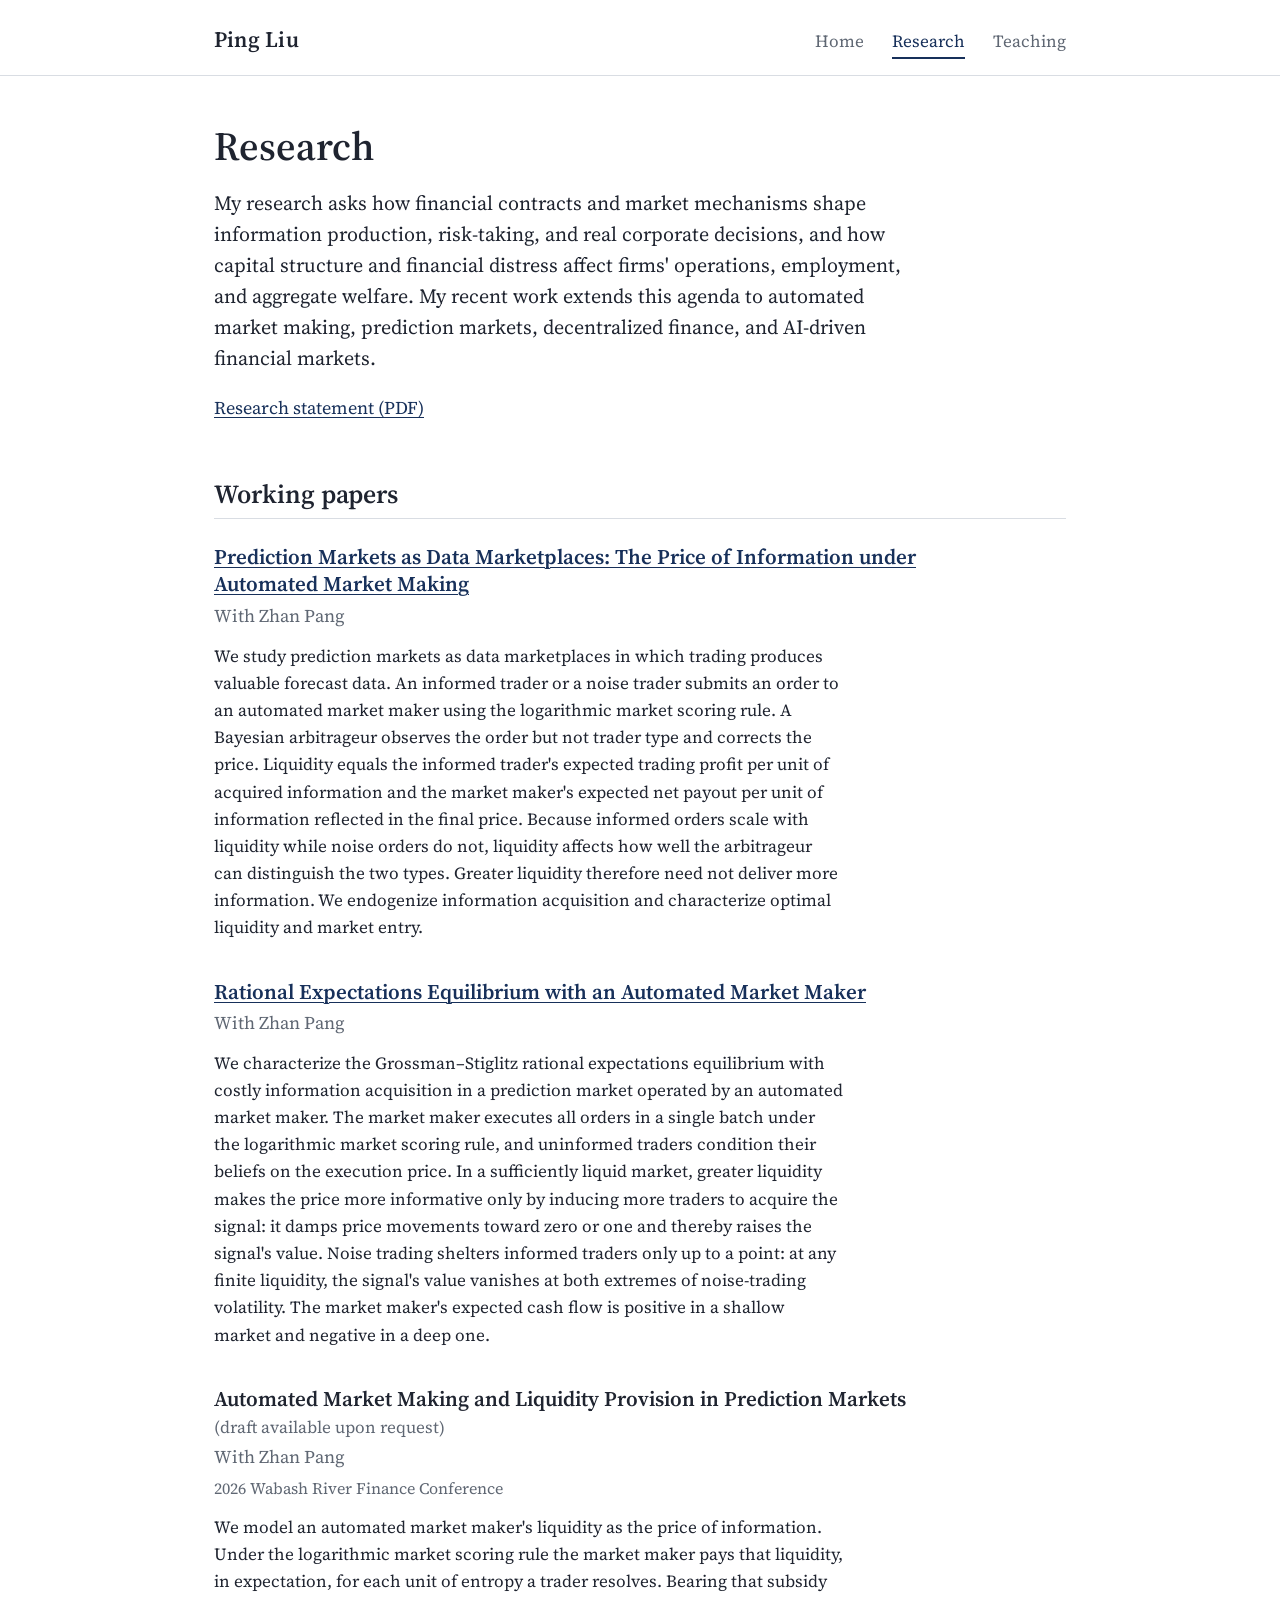
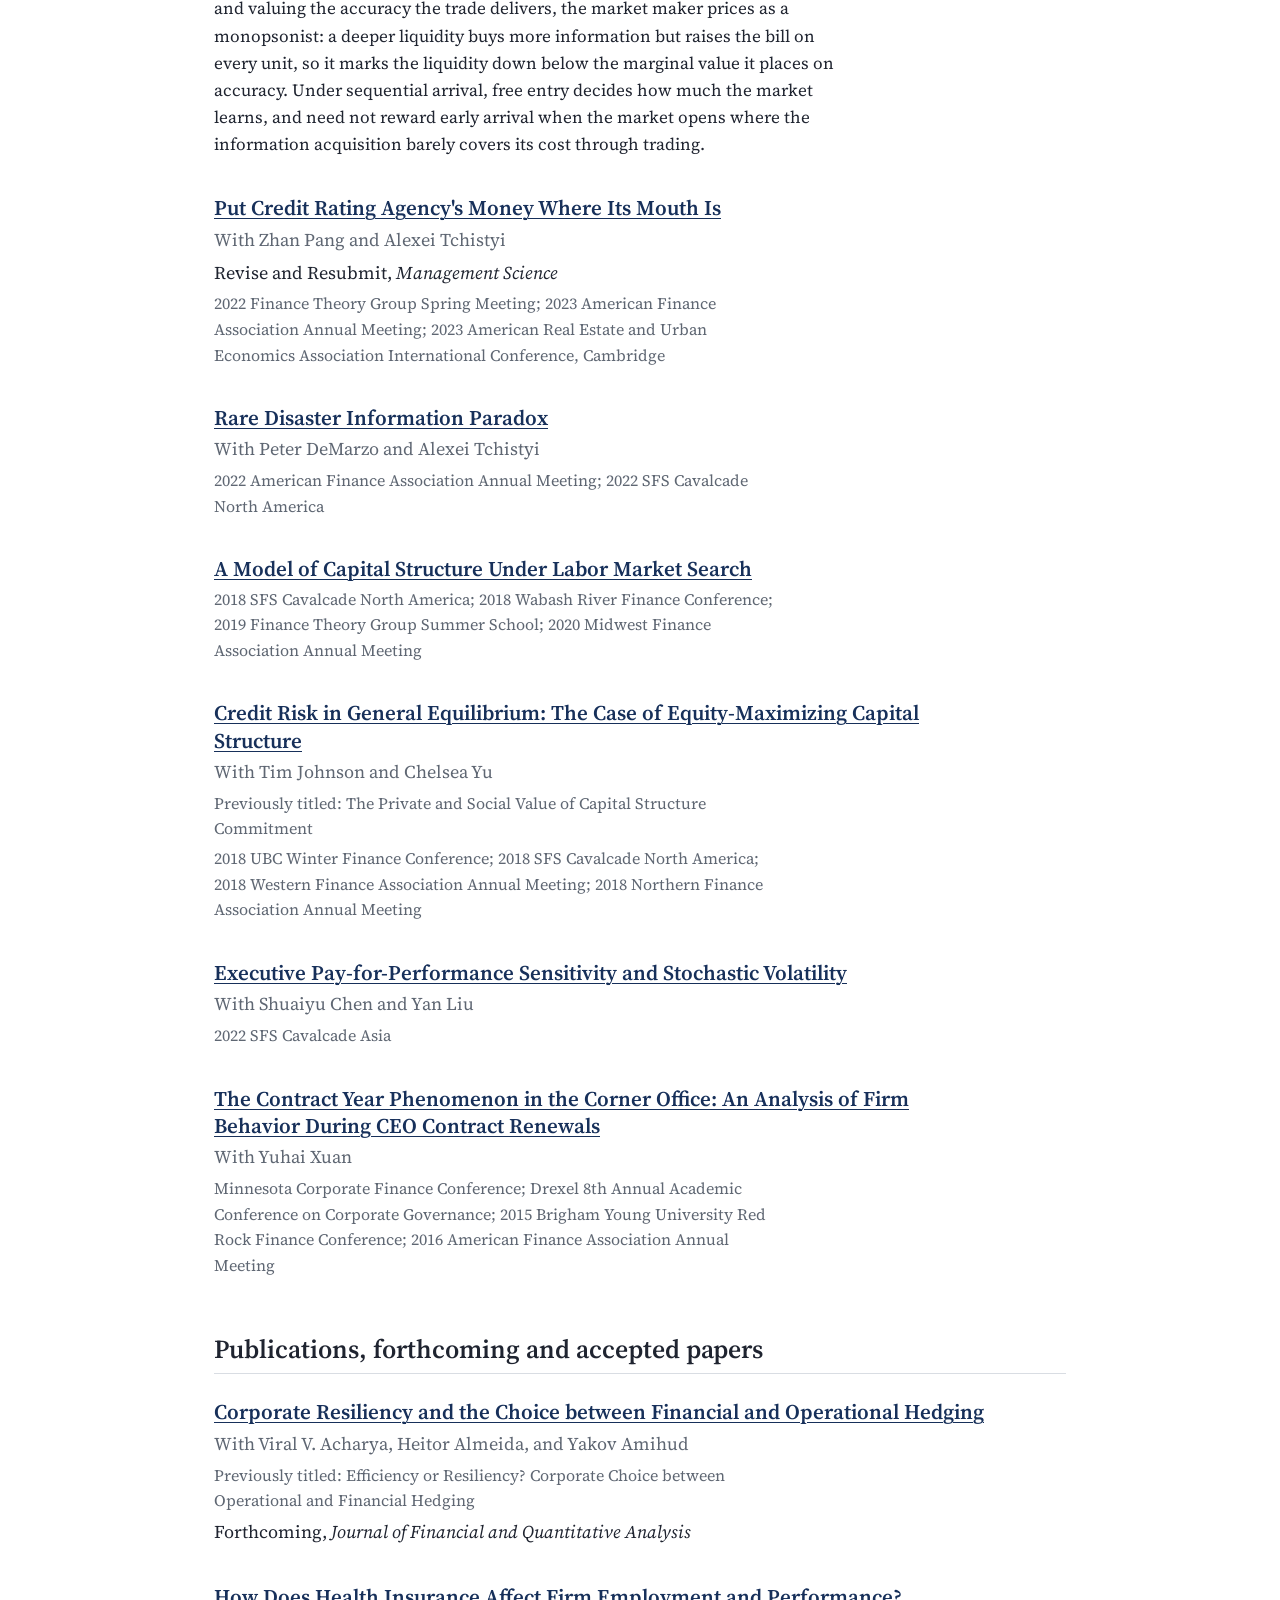
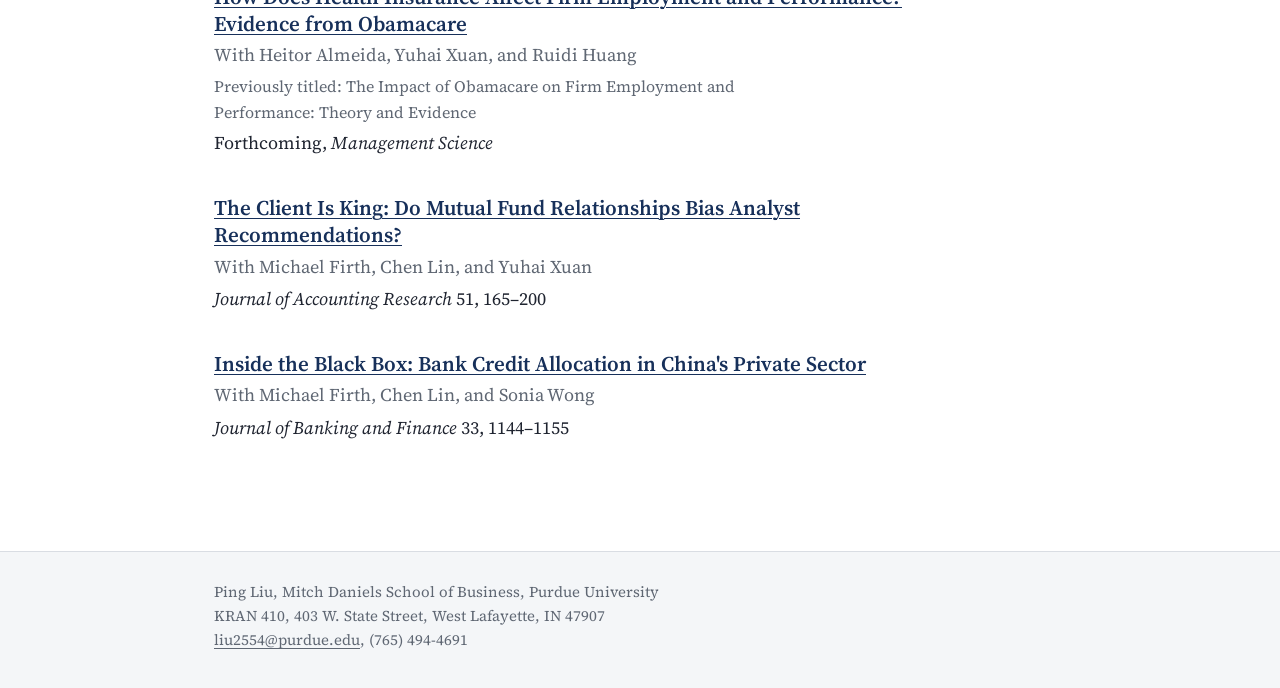
==== commit bd84016d: "Make the REE paper publicly downloadable and refresh the CV, research statement, and paper PDFs Link" ====
--- a/research.html
+++ b/research.html
@@ -37,9 +37,9 @@
         <p class="abstract">We study prediction markets as data marketplaces in which trading produces valuable forecast data. An informed trader or a noise trader submits an order to an automated market maker using the logarithmic market scoring rule. A Bayesian arbitrageur observes the order but not trader type and corrects the price. Liquidity equals the informed trader's expected trading profit per unit of acquired information and the market maker's expected net payout per unit of information reflected in the final price. Because informed orders scale with liquidity while noise orders do not, liquidity affects how well the arbitrageur can distinguish the two types. Greater liquidity therefore need not deliver more information. We endogenize information acquisition and characterize optimal liquidity and market entry.</p>
       </li>
       <li class="paper" id="ree-amm">
-        <p class="title">Rational Expectations Equilibrium with an Automated Market Maker <span class="request">(draft available upon request)</span></p>
+        <p class="title"><a href="assets/docs/Rational_Expectations_Equilibrium_with_an_Automated_Market_Maker.pdf">Rational Expectations Equilibrium with an Automated Market Maker</a></p>
         <p class="authors">With Zhan Pang</p>
-        <p class="abstract">We solve the Grossman–Stiglitz rational expectations equilibrium with costly information acquisition for a market whose counterparty is an automated market maker. The market maker posts the logarithmic market scoring rule (LMSR), pools all orders into one batch, and prices the batch with the rule. Uninformed traders learn from the price they pay. At any fraction of informed traders a continuous equilibrium exists with a unique price map: the price reveals the aggregate order flow of informed and noise traders, and the market maker's liquidity only rescales the price. Noise trading shelters informed traders only up to a point: at a fixed positive share of informed traders, the value of information vanishes at both extremes of noise-trading volatility. Deep markets attract informed traders: once liquidity is large, more liquidity and more volatile noise trading both raise the share of informed traders. The market maker earns a profit in a shallow market and incurs a loss in a deep one. The market maker weighs forecast accuracy against expected loss and capital when posting its liquidity.</p>
+        <p class="abstract">We characterize the Grossman–Stiglitz rational expectations equilibrium with costly information acquisition in a prediction market operated by an automated market maker. The market maker executes all orders in a single batch under the logarithmic market scoring rule, and uninformed traders condition their beliefs on the execution price. In a sufficiently liquid market, greater liquidity makes the price more informative only by inducing more traders to acquire the signal: it damps price movements toward zero or one and thereby raises the signal's value. Noise trading shelters informed traders only up to a point: at any finite liquidity, the signal's value vanishes at both extremes of noise-trading volatility. The market maker's expected cash flow is positive in a shallow market and negative in a deep one.</p>
       </li>
       <li class="paper" id="amm-liquidity">
         <p class="title">Automated Market Making and Liquidity Provision in Prediction Markets <span class="request">(draft available upon request)</span></p>
@@ -86,7 +86,7 @@
         <p class="title"><a href="https://papers.ssrn.com/sol3/papers.cfm?abstract_id=3792886">Corporate Resiliency and the Choice between Financial and Operational Hedging</a></p>
         <p class="authors">With Viral V. Acharya, Heitor Almeida, and Yakov Amihud</p>
         <p class="prior">Previously titled: Efficiency or Resiliency? Corporate Choice between Operational and Financial Hedging</p>
-        <p class="status">Accepted, <em>Journal of Financial and Quantitative Analysis</em></p>
+        <p class="status">Forthcoming, <em>Journal of Financial and Quantitative Analysis</em></p>
       </li>
       <li class="paper">
         <p class="title"><a href="https://papers.ssrn.com/sol3/papers.cfm?abstract_id=3073378">How Does Health Insurance Affect Firm Employment and Performance? Evidence from Obamacare</a></p>
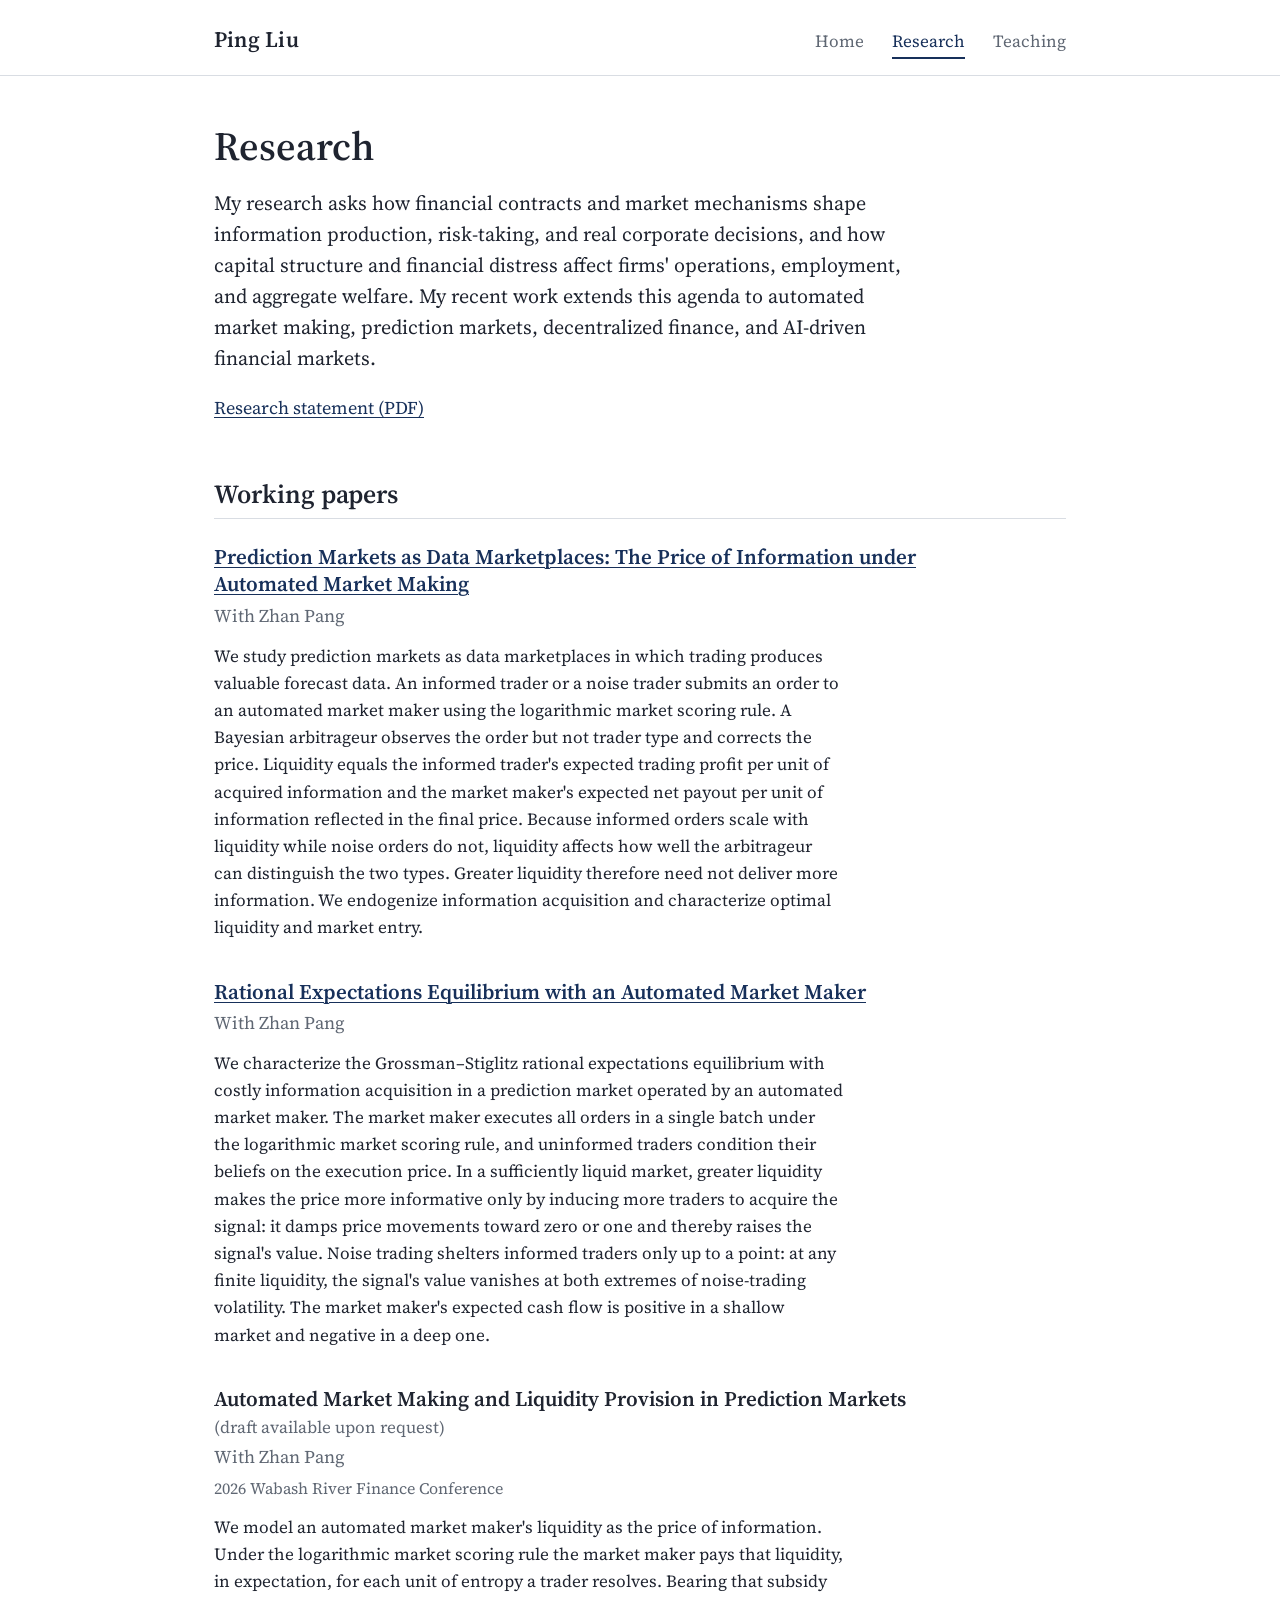
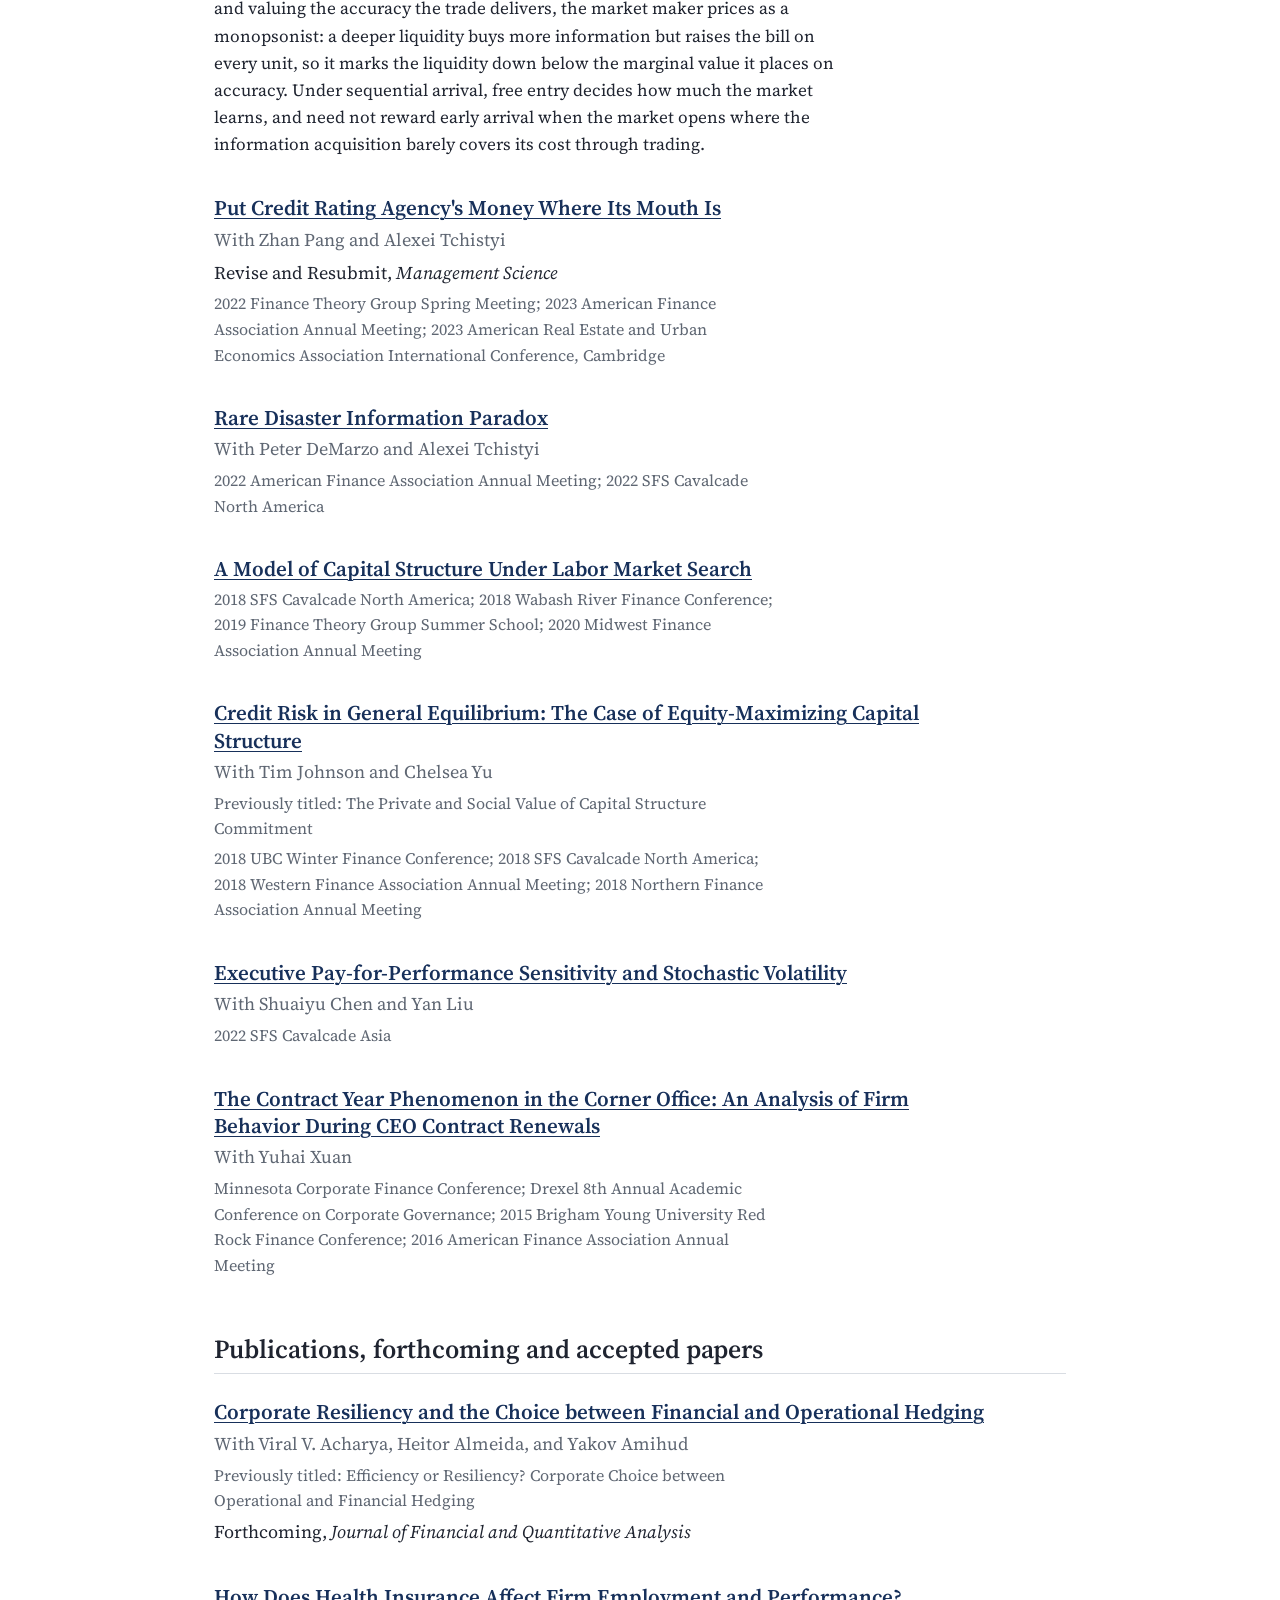
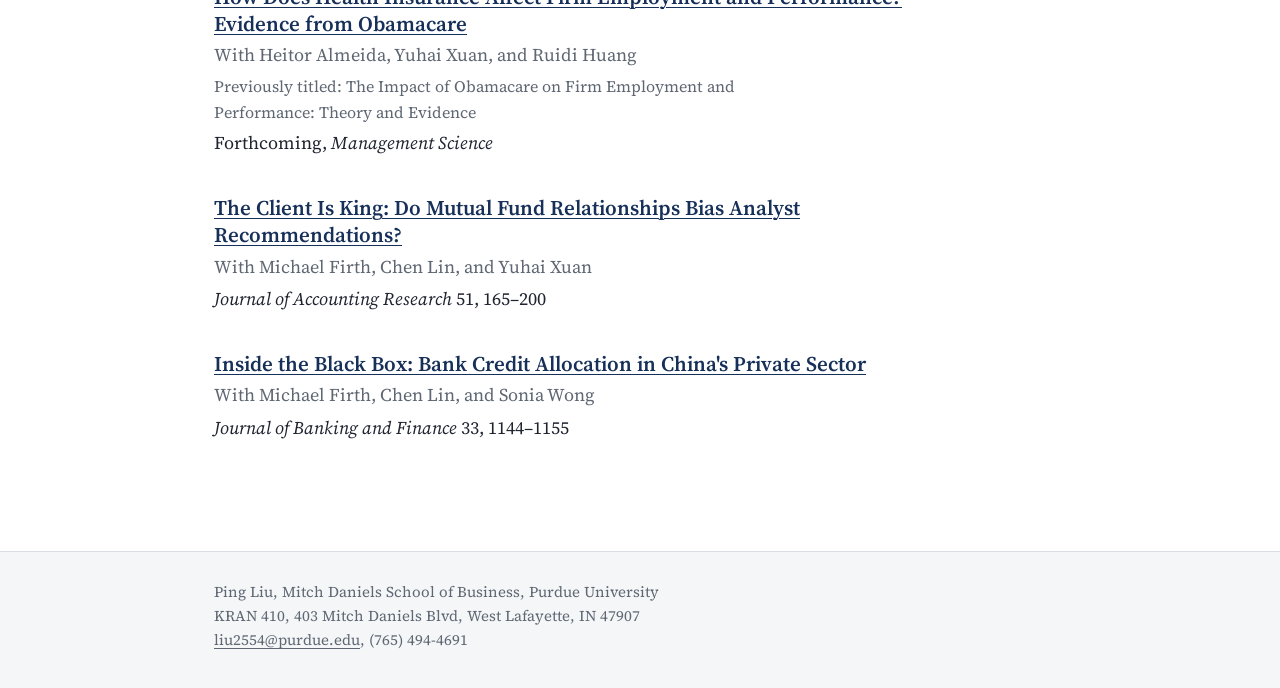
==== commit 3c9a2359: "Update the office street name on the three site pages and refresh the CV, at Ping's request on 2026-" ====
--- a/research.html
+++ b/research.html
@@ -110,7 +110,7 @@
 <footer class="footer">
   <div class="wrap">
     <p>Ping Liu, Mitch Daniels School of Business, Purdue University</p>
-    <p>KRAN 410, 403 W. State Street, West Lafayette, IN 47907</p>
+    <p>KRAN 410, 403 Mitch Daniels Blvd, West Lafayette, IN 47907</p>
     <p><a href="mailto:liu2554@purdue.edu">liu2554@purdue.edu</a>, (765) 494-4691</p>
   </div>
 </footer>
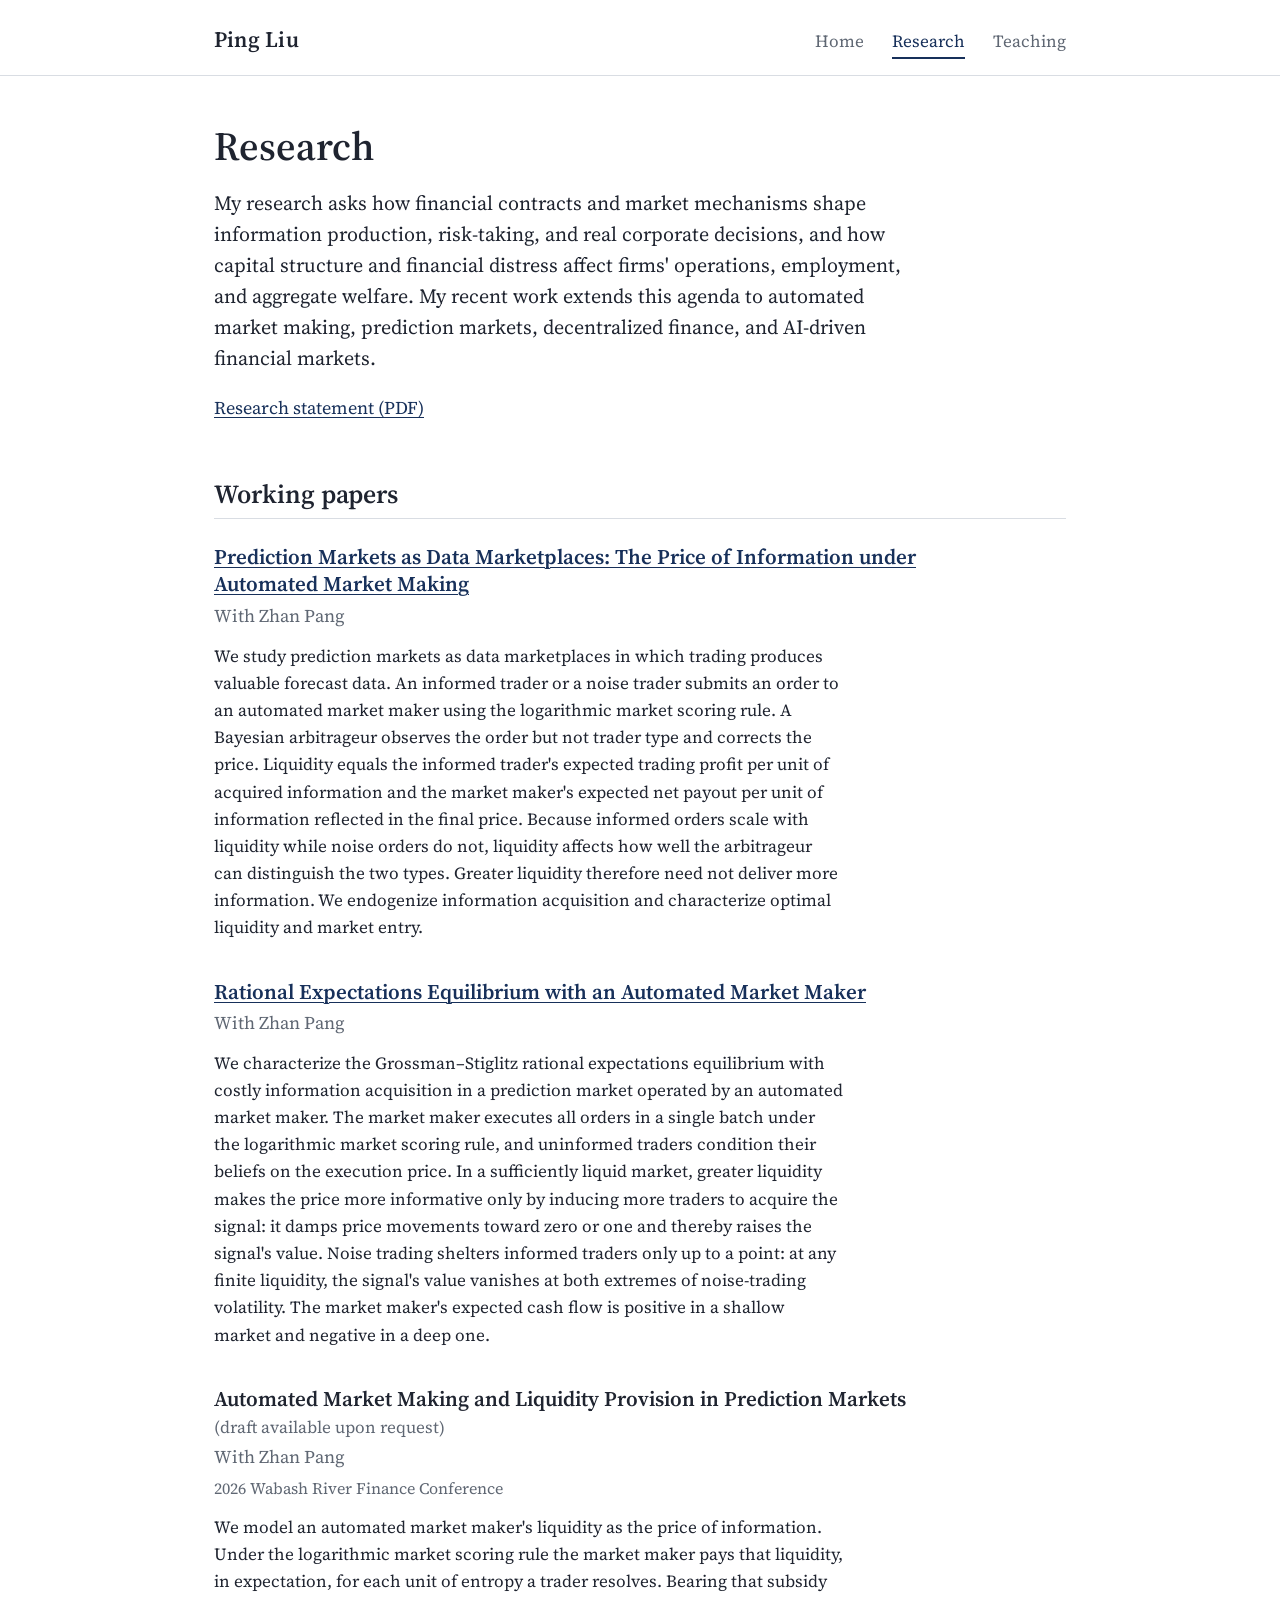
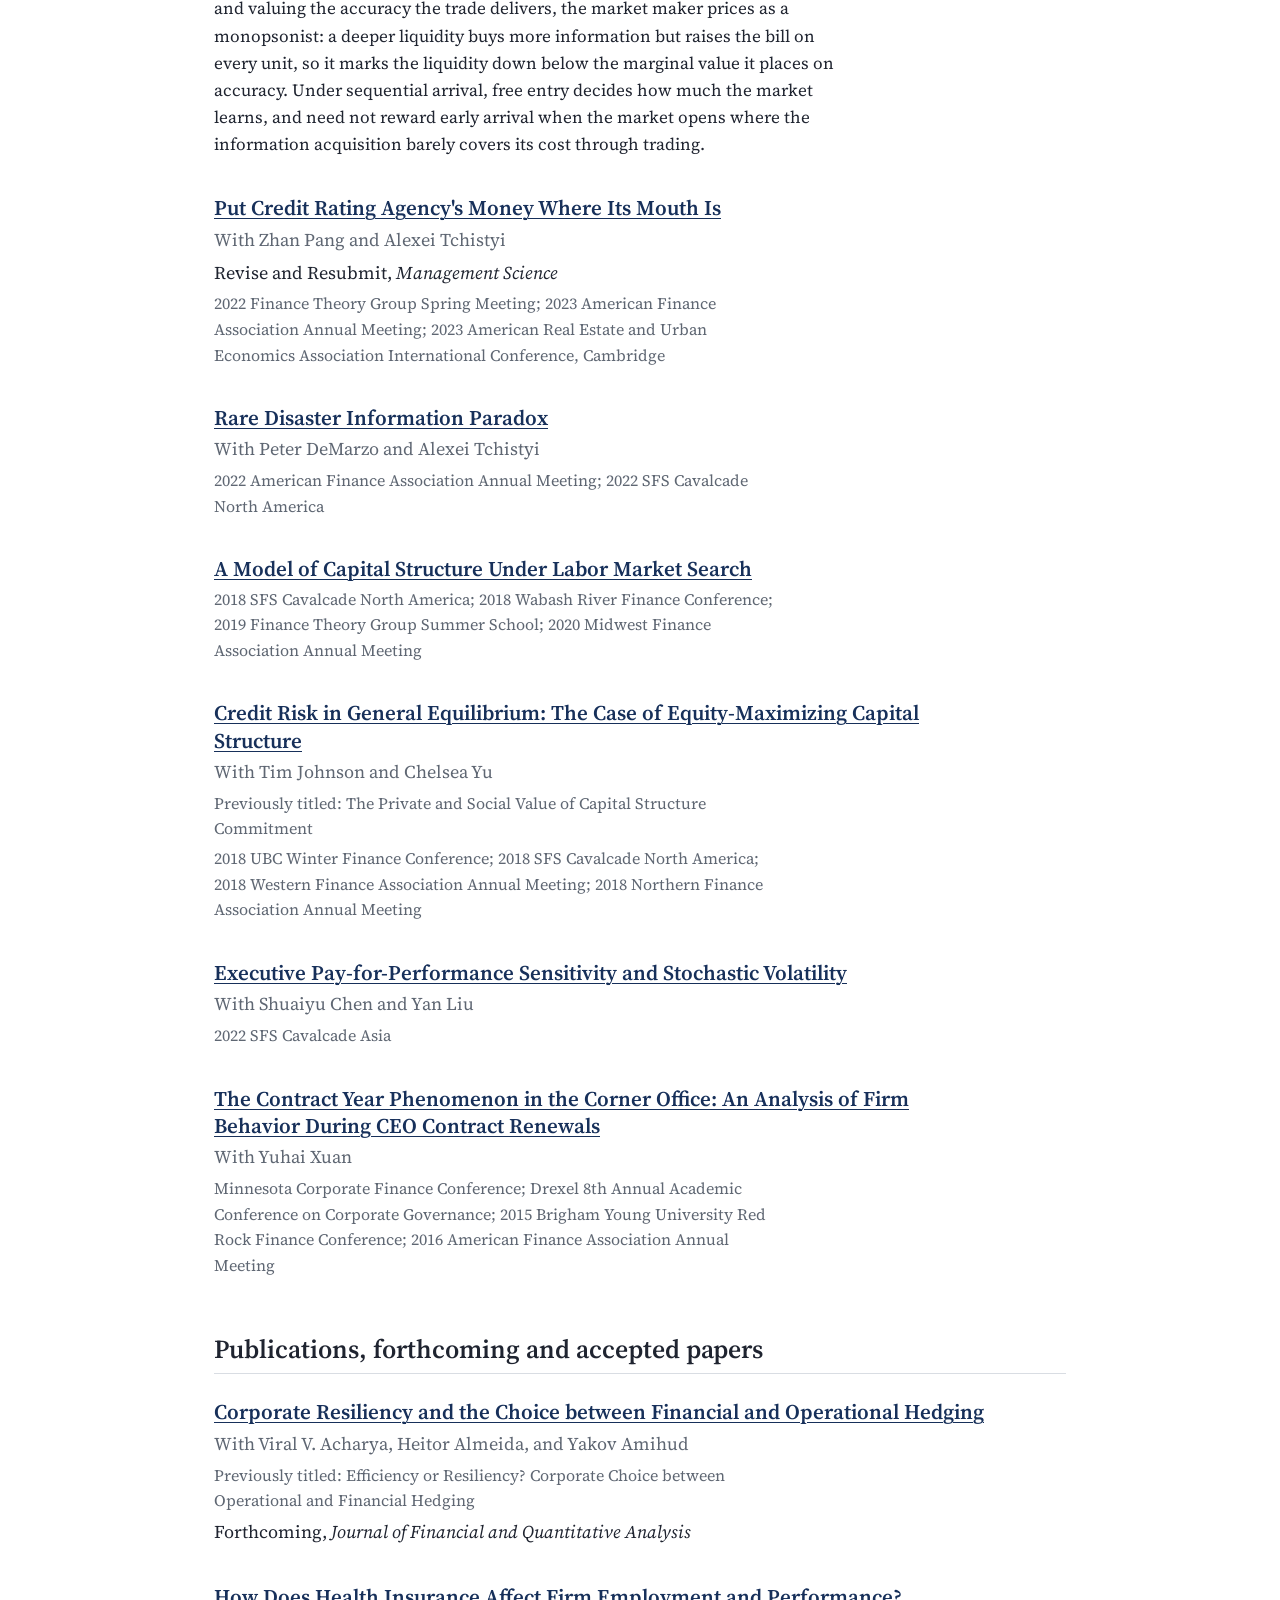
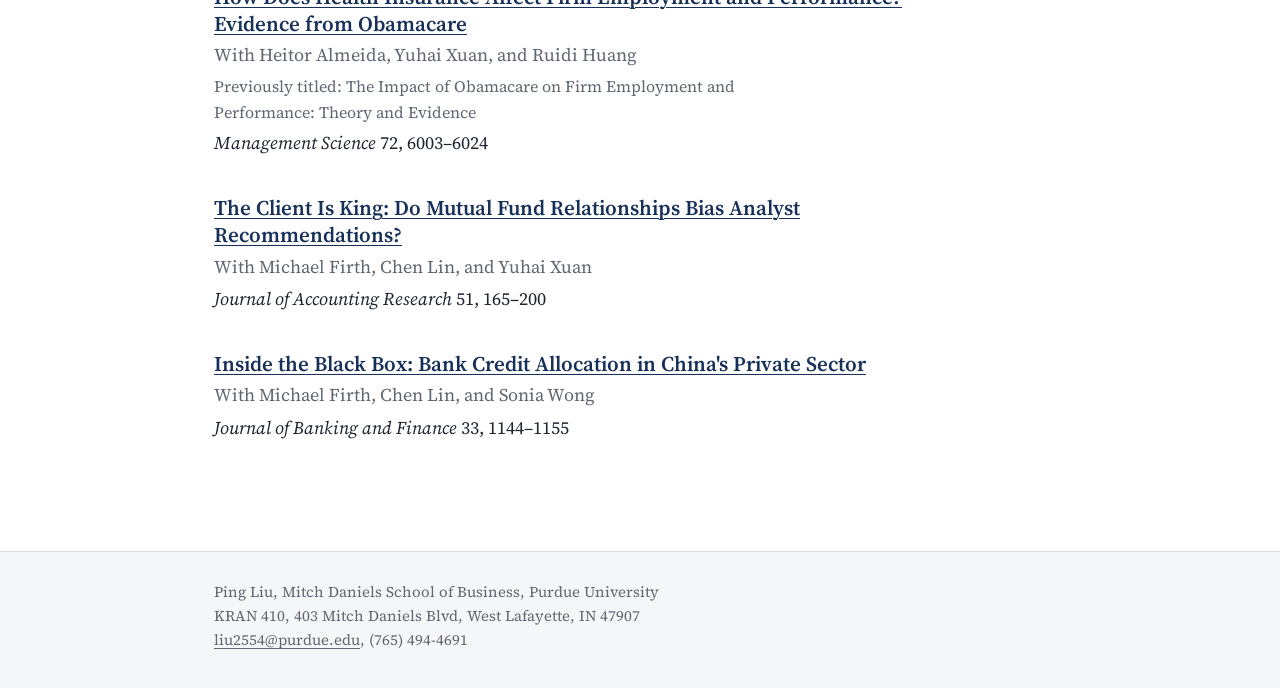
==== commit 5fdfd498: "Refresh the CV and the research statement and record the Management Science publication on the resea" ====
--- a/research.html
+++ b/research.html
@@ -92,7 +92,7 @@
         <p class="title"><a href="https://papers.ssrn.com/sol3/papers.cfm?abstract_id=3073378">How Does Health Insurance Affect Firm Employment and Performance? Evidence from Obamacare</a></p>
         <p class="authors">With Heitor Almeida, Yuhai Xuan, and Ruidi Huang</p>
         <p class="prior">Previously titled: The Impact of Obamacare on Firm Employment and Performance: Theory and Evidence</p>
-        <p class="status">Forthcoming, <em>Management Science</em></p>
+        <p class="status"><em>Management Science</em> 72, 6003–6024</p>
       </li>
       <li class="paper">
         <p class="title"><a href="https://papers.ssrn.com/sol3/papers.cfm?abstract_id=1363773">The Client Is King: Do Mutual Fund Relationships Bias Analyst Recommendations?</a></p>
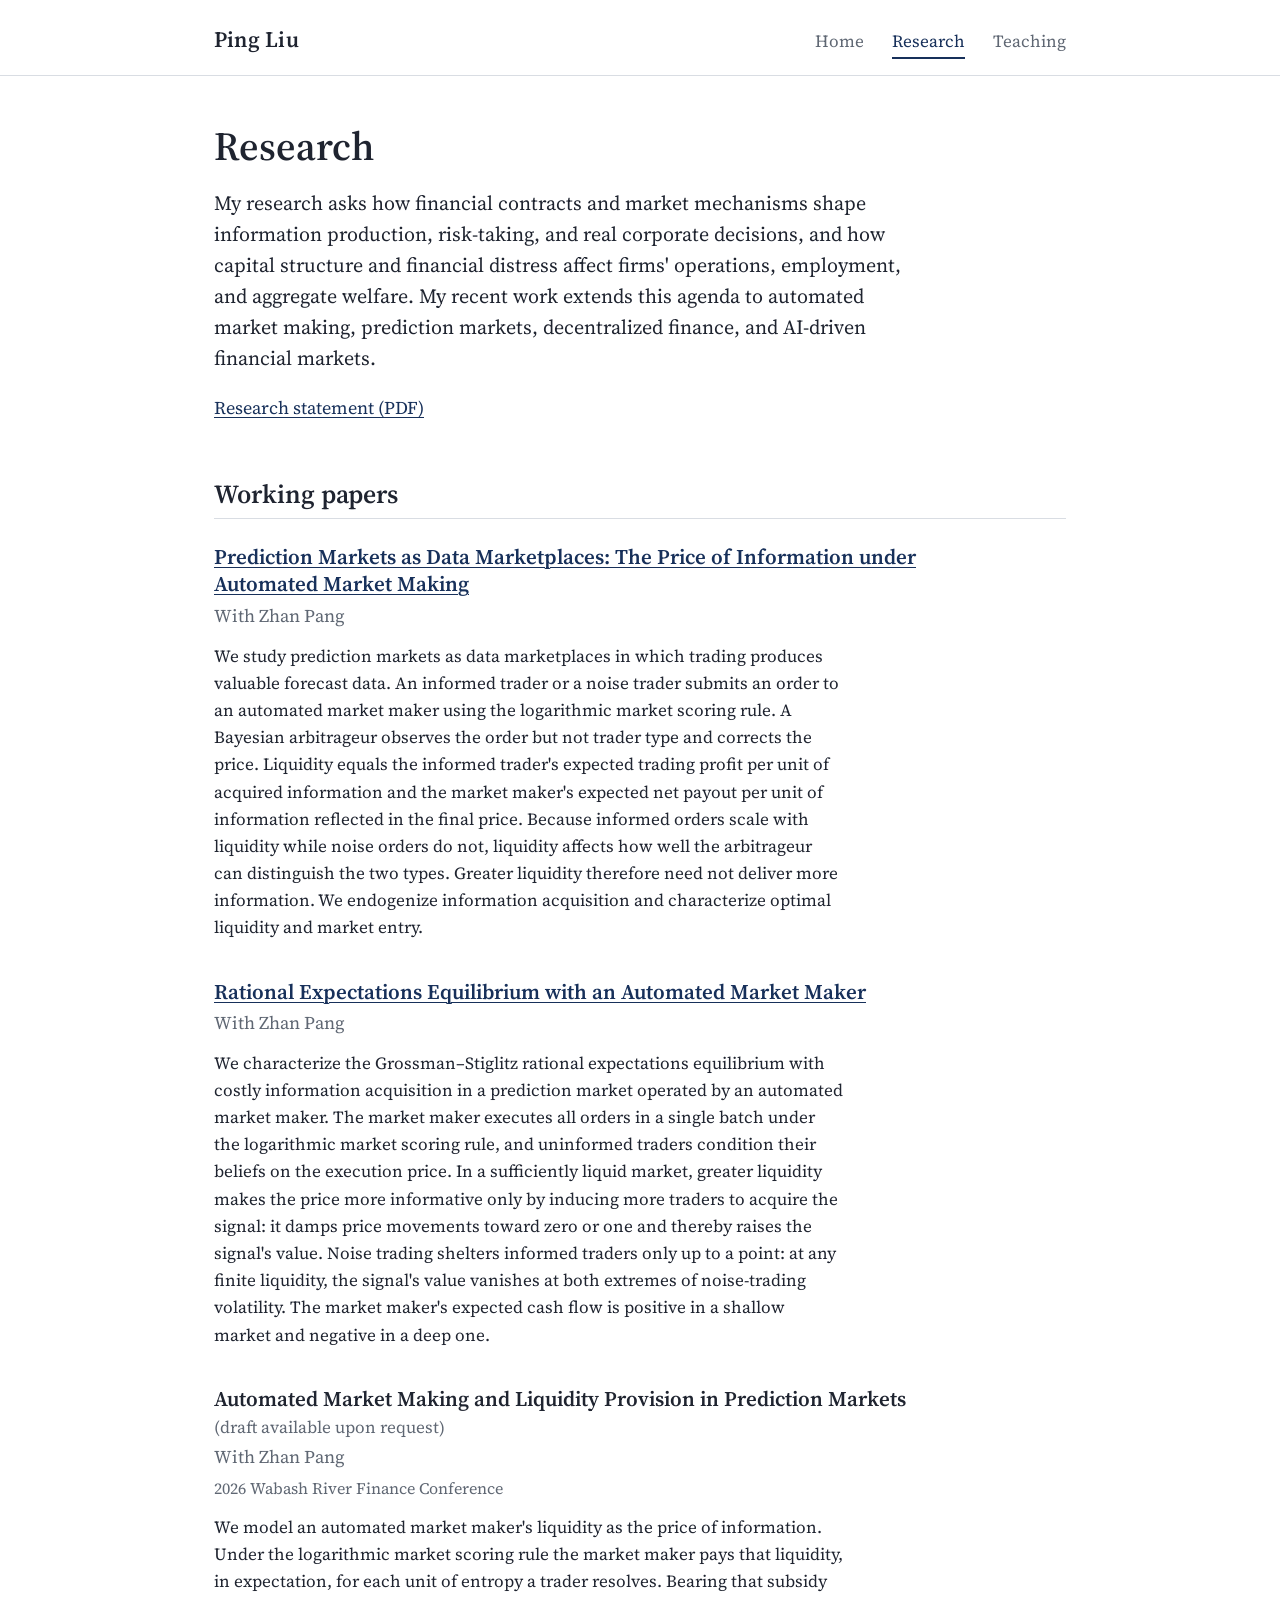
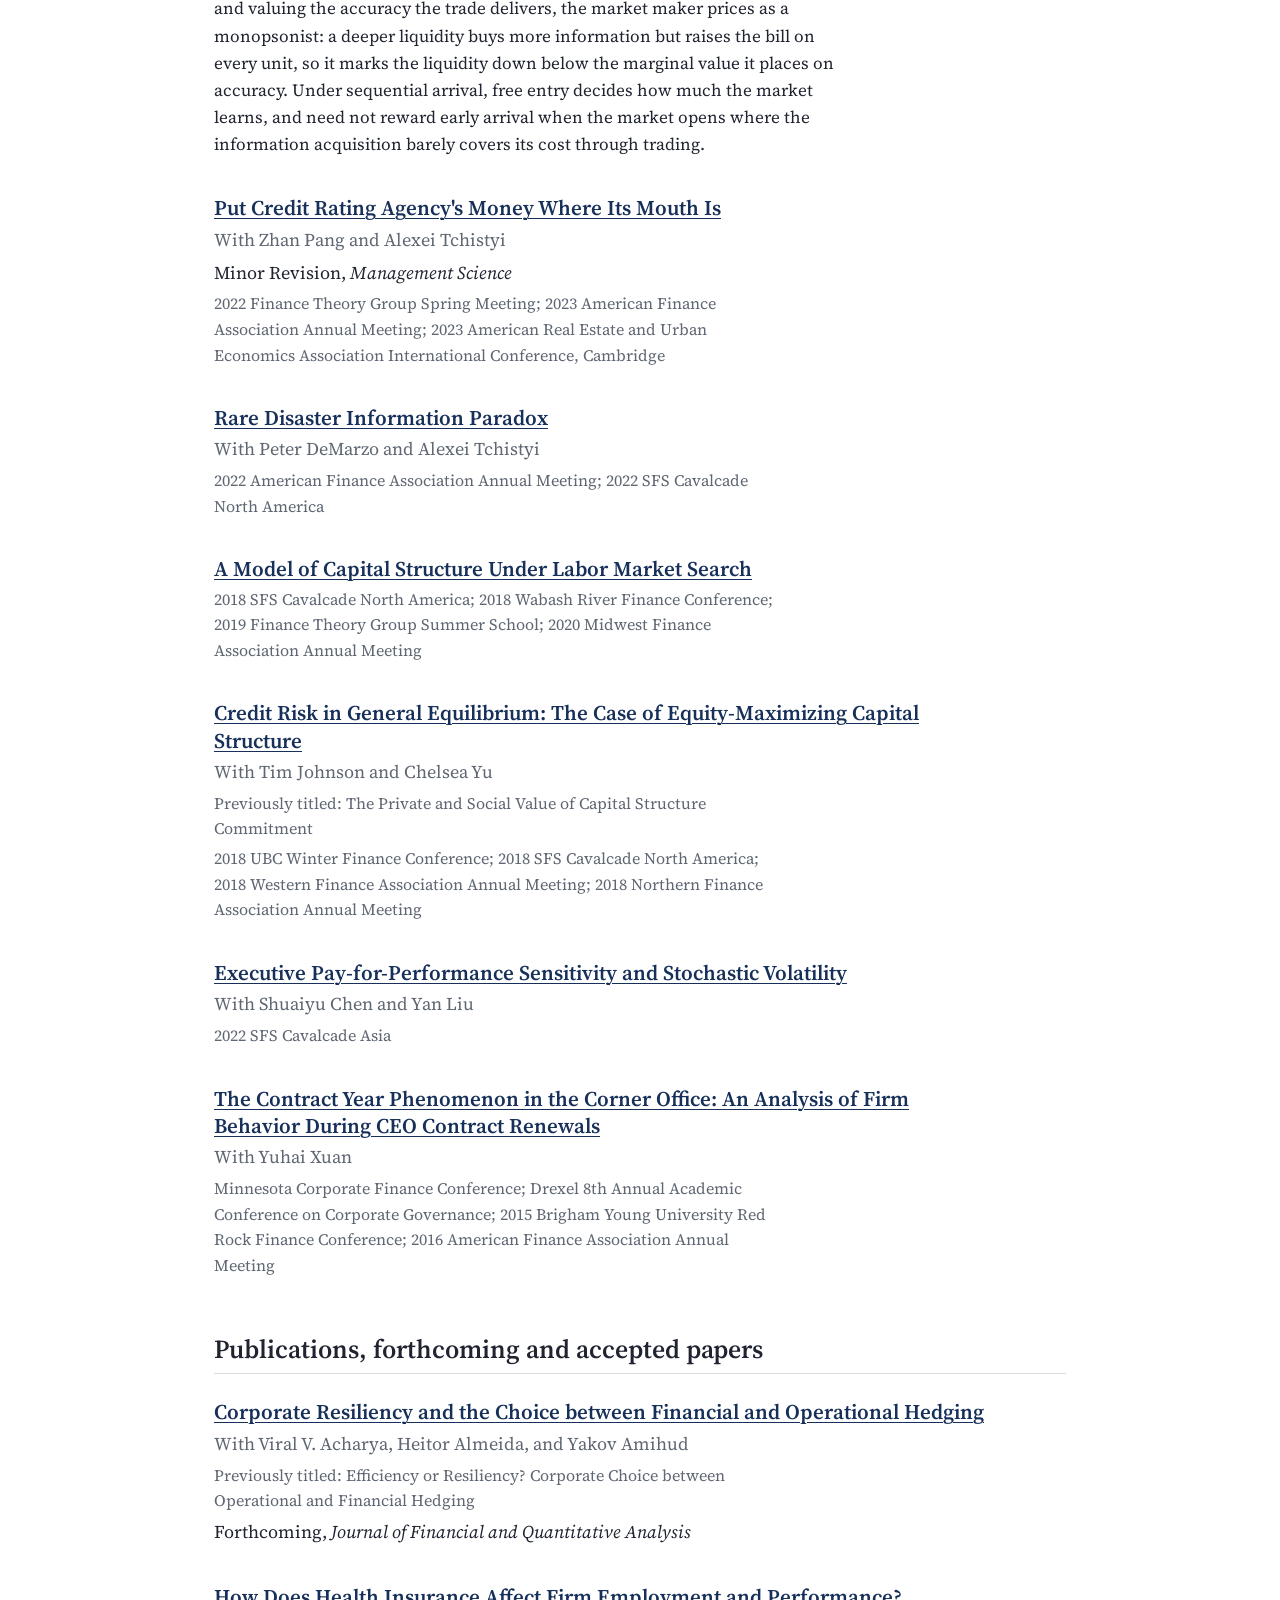
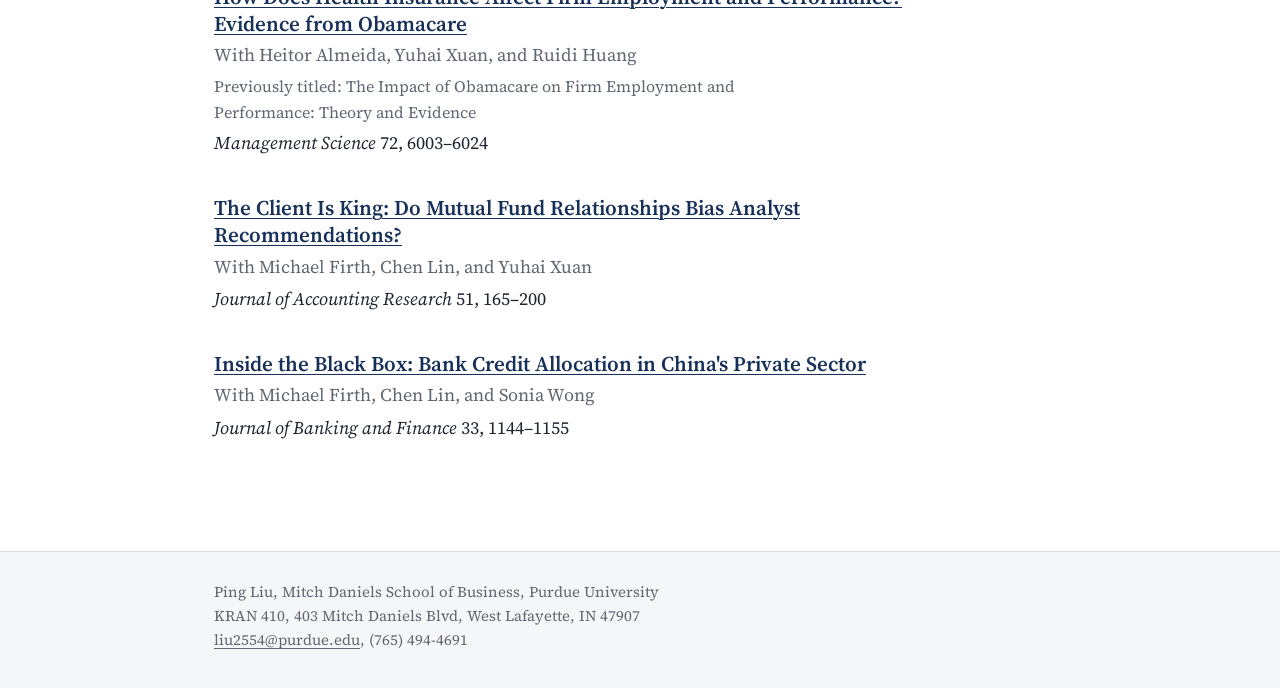
==== commit 923cb87e: "Record the minor revision decision on Put Credit Rating Agency's Money Where Its Mouth Is on the hom" ====
--- a/research.html
+++ b/research.html
@@ -50,7 +50,7 @@
       <li class="paper" id="cra-contract">
         <p class="title"><a href="https://papers.ssrn.com/sol3/papers.cfm?abstract_id=3992776">Put Credit Rating Agency's Money Where Its Mouth Is</a></p>
         <p class="authors">With Zhan Pang and Alexei Tchistyi</p>
-        <p class="status">Revise and Resubmit, <em>Management Science</em></p>
+        <p class="status">Minor Revision, <em>Management Science</em></p>
         <p class="venues">2022 Finance Theory Group Spring Meeting; 2023 American Finance Association Annual Meeting; 2023 American Real Estate and Urban Economics Association International Conference, Cambridge</p>
       </li>
       <li class="paper">
